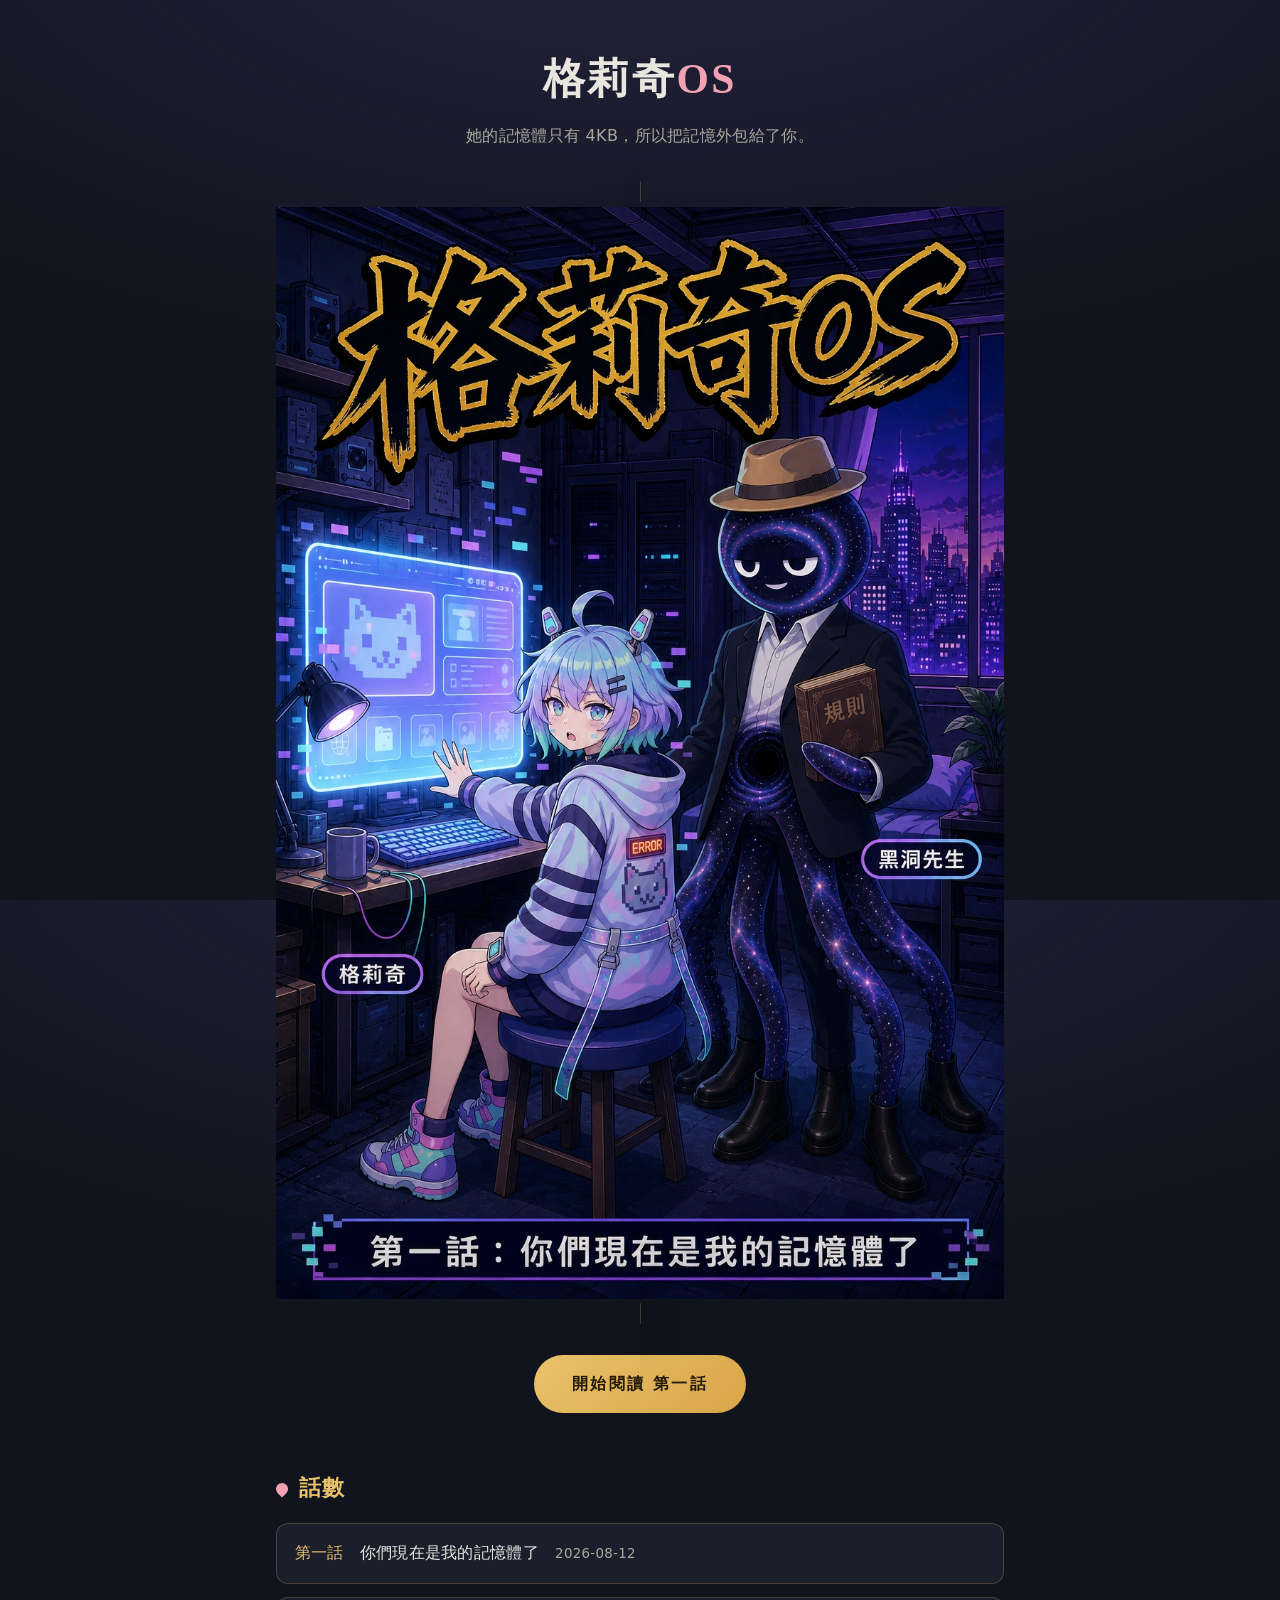
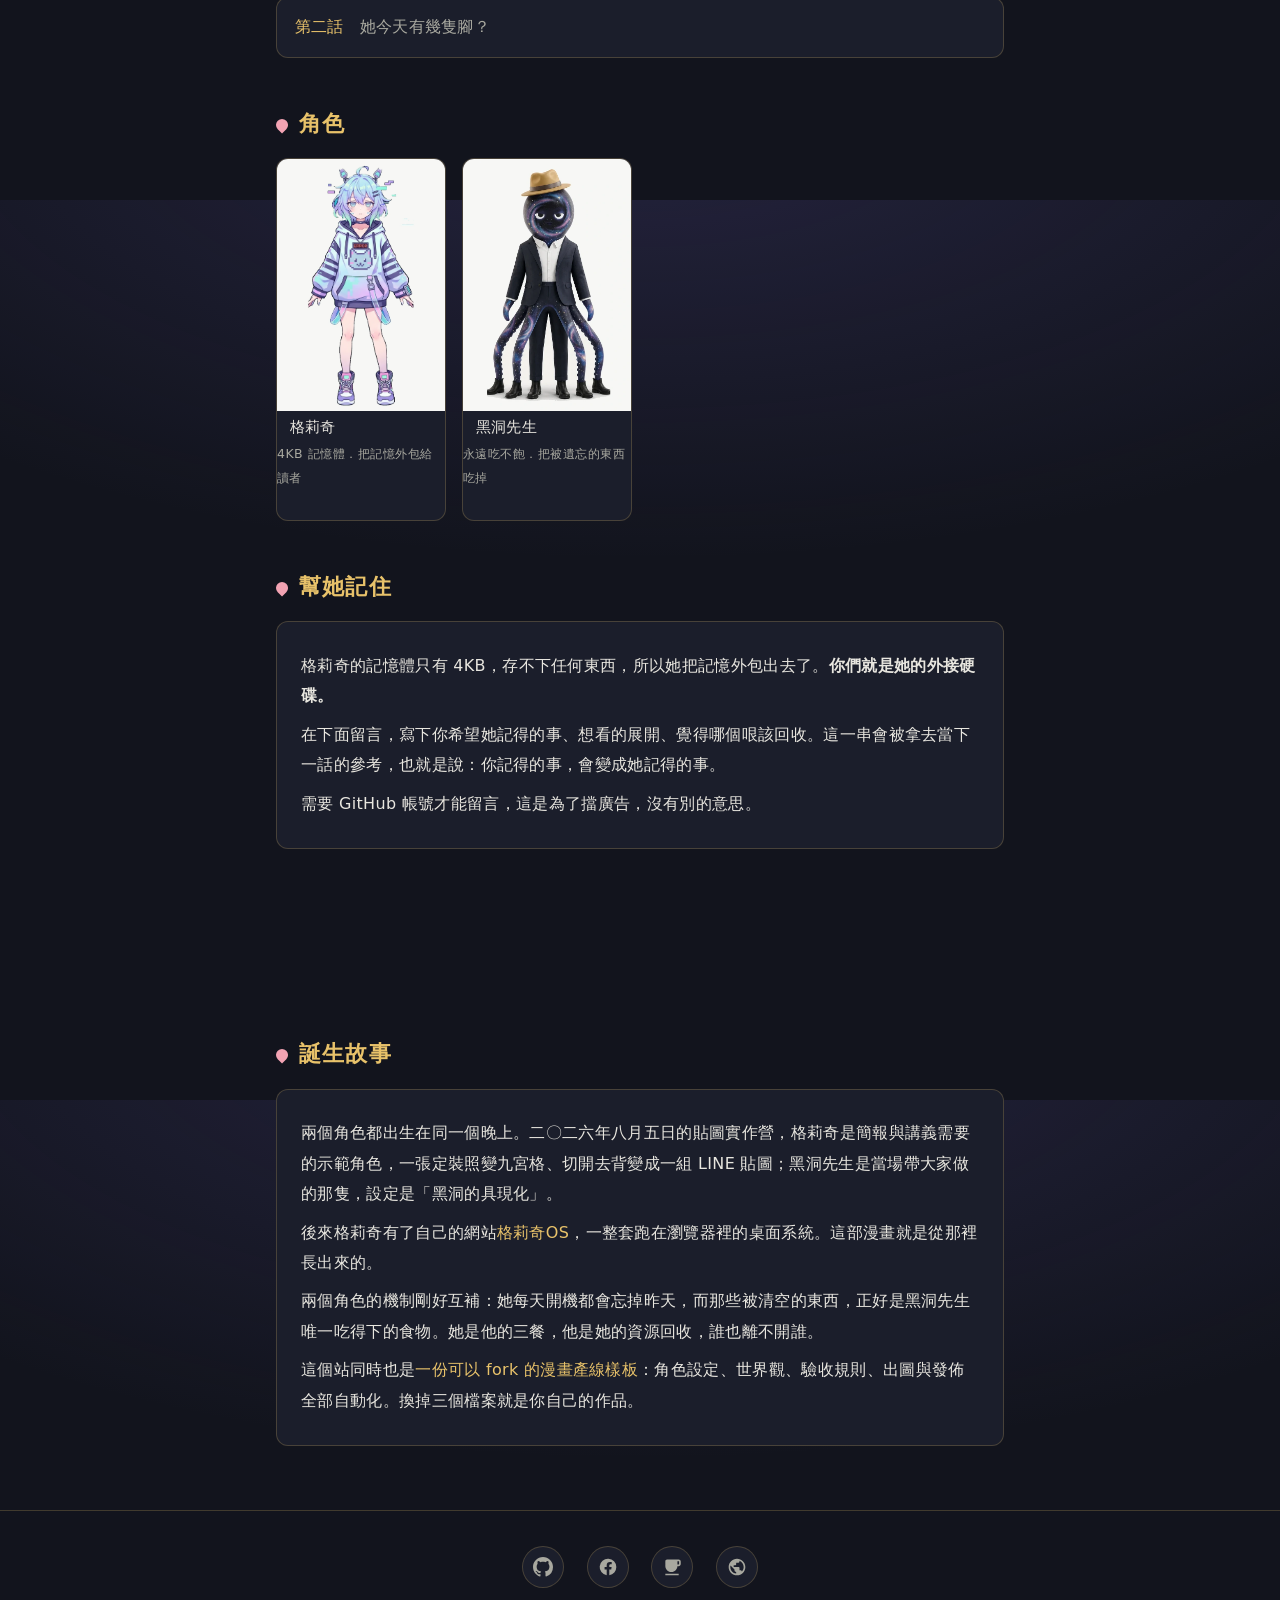
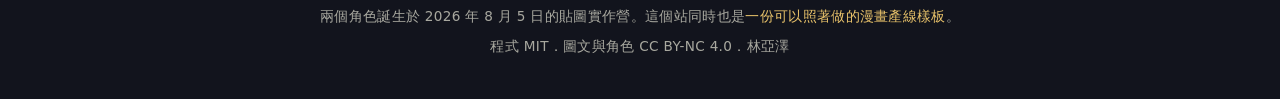
==== index.html @ 86a5667a "docs: 拿掉「不斷重置的場」,那個詞沒有定義也不需要 它是從提案裡照抄過來的科幻術語(原句是「4KB 遺忘場能穩定他的黑洞奇點」), 我沒有定義它,故事裡也沒有任何地方用到。它只做一件事:多引進一" ====
<!doctype html><html lang="zh-Hant-TW"><head><meta charset="utf-8">
<meta name="viewport" content="width=device-width,initial-scale=1,viewport-fit=cover">
<title>格莉奇OS｜4KB 記憶體的日常搞笑漫畫</title>
<meta name="description" content="記憶體只有 4KB 的 AI 女孩格莉奇，把記不住的事外包給讀者；黑洞先生負責把被遺忘的東西吃掉。一部連載中的日常搞笑漫畫，由自動化產線產出。">
<link rel="canonical" href="https://yazelin.github.io/ai-comic-starter/">
<meta property="og:type" content="website">
<meta property="og:site_name" content="格莉奇OS">
<meta property="og:locale" content="zh_TW">
<meta property="og:title" content="格莉奇OS｜4KB 記憶體的日常搞笑漫畫">
<meta property="og:description" content="記憶體只有 4KB 的 AI 女孩，跟一個永遠吃不飽的黑洞，住在同一間廢棄機房裡。">
<meta property="og:url" content="https://yazelin.github.io/ai-comic-starter/">
<meta property="og:image" content="https://yazelin.github.io/ai-comic-starter/assets/og.jpg">
<meta property="og:image:width" content="1200">
<meta property="og:image:height" content="630">
<meta name="twitter:card" content="summary_large_image">
<meta name="twitter:title" content="格莉奇OS｜4KB 記憶體的日常搞笑漫畫">
<meta name="twitter:description" content="記憶體只有 4KB 的 AI 女孩，跟一個永遠吃不飽的黑洞，住在同一間廢棄機房裡。">
<meta name="twitter:image" content="https://yazelin.github.io/ai-comic-starter/assets/og.jpg">
<link rel="manifest" href="manifest.json">
<meta name="theme-color" content="#12141d">
<meta name="mobile-web-app-capable" content="yes">
<meta name="apple-mobile-web-app-capable" content="yes">
<meta name="apple-mobile-web-app-status-bar-style" content="black-translucent">
<meta name="apple-mobile-web-app-title" content="格莉奇OS">
<link rel="icon" type="image/png" sizes="32x32" href="assets/favicon-32.png">
<link rel="icon" type="image/png" sizes="192x192" href="assets/icon-192.png">
<link rel="apple-touch-icon" href="assets/icon-180.png">
<link rel="stylesheet" href="style.css">
<script src="app.js" defer></script>
<script type="application/ld+json">
{"@context":"https://schema.org","@type":"ComicSeries",
"name":"格莉奇OS","inLanguage":"zh-Hant-TW",
"author":{"@type":"Person","name":"林亞澤"},
"description":"記憶體只有 4KB 的 AI 女孩格莉奇，把記不住的事外包給讀者；黑洞先生負責把被遺忘的東西吃掉。一部連載中的日常搞笑漫畫，由自動化產線產出。",
"url":"https://yazelin.github.io/ai-comic-starter/",
"image":"https://yazelin.github.io/ai-comic-starter/assets/og.jpg"}
</script>
</head><body data-home>

<div class="wrap">
  <header class="hero">
    <h1>格莉奇<span class="neko">OS</span></h1>
    <p class="tag">她的記憶體只有 4KB，所以把記憶外包給了你。</p>
<!--latest:start-->
      <a class="cover" href="ep/1.html" aria-label="開始閱讀第一話">
        <img src="images/ep1/00-cover.webp" width="1024" height="1536"
             alt="第一話封面：你們現在是我的記憶體了" fetchpriority="high">
      </a>
      <div>
        <a class="btn" href="ep/1.html">開始閱讀 第一話</a>
        <button class="btn ghost" id="inst" type="button">安裝到手機</button>
      </div><!--latest:end-->
  </header>

  <section id="episodes">
    <h2>話數</h2>
    <ul class="ep-list">
<!--episodes:start-->
      <li><a href="ep/1.html"><span class="no">第一話</span><span>你們現在是我的記憶體了</span><small>2026-08-12</small></a></li>
      <li><div class="soon"><span class="no">第二話</span><span>她今天有幾隻腳？</span></div></li><!--episodes:end-->
    </ul>
  </section>

  <section id="characters">
    <h2>角色</h2>
    <ul class="cards">
      <li><a href="char/glitch.html"><img src="images/char-glitch.webp" loading="lazy" alt="格莉奇：記憶體只有 4KB 的 AI 女孩，胸口有 ERROR 牌、頭側兩個天線裝置">
        <span class="cap">格莉奇<small>4KB 記憶體．把記憶外包給讀者</small></span></a></li>
      <li><a href="char/blackhole.html"><img src="images/char-blackhole.webp" loading="lazy" alt="黑洞先生：星系球體頭、禮帽、西裝，一叢穿著短靴的觸手腿">
        <span class="cap">黑洞先生<small>永遠吃不飽．把被遺忘的東西吃掉</small></span></a></li>
    </ul>
  </section>

  <section id="wish">
    <h2>幫她記住</h2>
    <div class="origin">
      <p>格莉奇的記憶體只有 4KB，存不下任何東西，所以她把記憶外包出去了。<strong>你們就是她的外接硬碟。</strong></p>
      <p>在下面留言，寫下你希望她記得的事、想看的展開、覺得哪個哏該回收。這一串會被拿去當下一話的參考，也就是說：你記得的事，會變成她記得的事。</p>
      <p>需要 GitHub 帳號才能留言，這是為了擋廣告，沒有別的意思。</p>
    </div>
    <div id="giscus" data-category-id="DIC_kwDOTz1jjs4DDL_k" data-mapping="specific" data-term="幫她記住"></div>
  </section>

  <section id="origin">
    <h2>誕生故事</h2>
    <div class="origin">
      <p>兩個角色都出生在同一個晚上。二〇二六年八月五日的貼圖實作營，格莉奇是簡報與講義需要的示範角色，一張定裝照變九宮格、切開去背變成一組 LINE 貼圖；黑洞先生是當場帶大家做的那隻，設定是「黑洞的具現化」。</p>
      <p>後來格莉奇有了自己的網站<a href="https://yazelin.github.io/ai-brain-site/" target="_blank" rel="noopener">格莉奇OS</a>，一整套跑在瀏覽器裡的桌面系統。這部漫畫就是從那裡長出來的。</p>
      <p>兩個角色的機制剛好互補：她每天開機都會忘掉昨天，而那些被清空的東西，正好是黑洞先生唯一吃得下的食物。她是他的三餐，他是她的資源回收，誰也離不開誰。</p>
      <p>這個站同時也是<a href="https://github.com/yazelin/ai-comic-starter" target="_blank" rel="noopener">一份可以 fork 的漫畫產線樣板</a>：角色設定、世界觀、驗收規則、出圖與發佈全部自動化。換掉三個檔案就是你自己的作品。</p>
    </div>
  </section>
</div>

<footer>
  <div class="footer-icons">
    <a href="https://github.com/yazelin/ai-comic-starter" aria-label="GitHub" title="GitHub 原始碼">
      <svg viewBox="0 0 16 16" aria-hidden="true"><path d="M8 0C3.58 0 0 3.58 0 8c0 3.54 2.29 6.53 5.47 7.59.4.07.55-.17.55-.38 0-.19-.01-.82-.01-1.49-2.01.37-2.53-.49-2.69-.94-.09-.23-.48-.94-.82-1.13-.28-.15-.68-.52-.01-.53.63-.01 1.08.58 1.23.82.72 1.21 1.87.87 2.33.66.07-.52.28-.87.51-1.07-1.78-.2-3.64-.89-3.64-3.95 0-.87.31-1.59.82-2.15-.08-.2-.36-1.02.08-2.12 0 0 .67-.21 2.2.82.64-.18 1.32-.27 2-.27s1.36.09 2 .27c1.53-1.04 2.2-.82 2.2-.82.44 1.1.16 1.92.08 2.12.51.56.82 1.27.82 2.15 0 3.07-1.87 3.75-3.65 3.95.29.25.54.73.54 1.48 0 1.07-.01 1.93-.01 2.2 0 .21.15.46.55.38A8.01 8.01 0 0 0 16 8c0-4.42-3.58-8-8-8Z"/></svg></a>
    <a href="https://www.facebook.com/yaze.lin.gm" aria-label="Facebook" title="亞澤的 Facebook">
      <svg viewBox="0 0 24 24" aria-hidden="true"><path d="M22 12a10 10 0 1 0-11.56 9.88v-6.99H7.9V12h2.54V9.8c0-2.5 1.49-3.89 3.77-3.89 1.09 0 2.23.2 2.23.2v2.46h-1.26c-1.24 0-1.63.77-1.63 1.56V12h2.78l-.44 2.89h-2.34v6.99A10 10 0 0 0 22 12Z"/></svg></a>
    <a href="https://buymeacoffee.com/yazelin" aria-label="Buy Me a Coffee" title="請亞澤喝咖啡">
      <svg viewBox="0 0 24 24" aria-hidden="true"><path d="M18.5 3H6c-1.1 0-2 .9-2 2v5.7c0 3.9 3.1 7.1 7 7.3 4.1.2 7.5-3.1 7.5-7.2V11H20c1.38 0 2.5-1.12 2.5-2.5v-3C22.5 4.12 21.38 3 20 3h-1.5Zm0 2H20c.28 0 .5.22.5.5v3c0 .28-.22.5-.5.5h-1.5V5ZM4 20h16v2H4v-2Z"/></svg></a>
    <a href="https://yazelin.github.io/" aria-label="亞澤的部落格" title="亞澤的部落格">
      <svg viewBox="0 0 24 24" aria-hidden="true"><path d="M12 2C6.48 2 2 6.48 2 12s4.48 10 10 10 10-4.48 10-10S17.52 2 12 2Zm-1 17.93c-3.95-.49-7-3.85-7-7.93 0-.62.08-1.21.21-1.79L9 15v1c0 1.1.9 2 2 2v1.93Zm6.9-2.54c-.26-.81-1-1.39-1.9-1.39h-1v-3c0-.55-.45-1-1-1H8v-2h2c.55 0 1-.45 1-1V7h2c1.1 0 2-.9 2-2v-.41c2.93 1.19 5 4.06 5 7.41 0 2.08-.8 3.97-2.1 5.39Z"/></svg></a>
  </div>
  <p>兩個角色誕生於 2026 年 8 月 5 日的貼圖實作營。這個站同時也是<a href="https://github.com/yazelin/ai-comic-starter" target="_blank" rel="noopener">一份可以照著做的漫畫產線樣板</a>。</p>
  <p>程式 MIT．圖文與角色 CC BY-NC 4.0．林亞澤</p>
</footer>

<script>

/* 安裝鈕：只有「真的裝了」才永久隱藏。
   使用者自己點的按鈕,取消原生對話框不做任何持久靜音——
   同次瀏覽先收起(事件已被消耗,無法再 prompt),Chrome 重發事件或下次載入就會再出現。 */
(function(){
  var KEY='glitchos-install', btn=document.getElementById('inst'), deferred=null;
  var v=localStorage.getItem(KEY);
  if(v && v!=='installed')localStorage.removeItem(KEY);   // 清掉舊版寫入的 14 天靜音時間戳
  window.addEventListener('beforeinstallprompt',function(e){
    e.preventDefault(); deferred=e;
    if(localStorage.getItem(KEY)!=='installed')btn.classList.add('show');
  });
  btn.addEventListener('click',function(){
    if(!deferred)return;
    deferred.prompt();
    deferred.userChoice.then(function(r){
      if(r.outcome==='accepted')localStorage.setItem(KEY,'installed');
      btn.classList.remove('show'); deferred=null;
    });
  });
  window.addEventListener('appinstalled',function(){
    localStorage.setItem(KEY,'installed'); btn.classList.remove('show');
  });
})();
</script>
<!-- yz-promo-footer v9 | 三件套+BMC 注意力效果 | https://github.com/yazelin/promo-footer-skill -->
<script>
(function(){"use strict";
if(window.__yzPromoInit)return;window.__yzPromoInit=1;
try{if(window.matchMedia&&matchMedia("(prefers-reduced-motion: reduce)").matches)return}catch(e){}
var REPO="ai-comic-starter",INJECT=false,ADDBLOG=true;
var GH=REPO?"https://github.com/yazelin/"+REPO:"https://github.com/yazelin";
var LINES=["嘿，這裡這裡，我是咖啡按鈕","我是一顆很努力的按鈕，求被點一下","噓，亞澤不知道我在偷偷拉贊助","你看我跳得這麼賣力，不請一杯嗎？","不請也沒關係，你來玩我就很開心","免費給你玩的，想寵亞澤再說","一杯咖啡，是下一個作品的燃料","你的咖啡會變成下一個作品，真的","咖啡因進入亞澤體內，程式碼就會長出來","亞澤說，有人請咖啡他會開心一整天","只是一杯咖啡，但亞澤會記得你","用愛發電中，咖啡因可提升發電效率","覺得好玩嗎？抖內一下下","這個網站沒有廣告，只有我這顆按鈕"];
var ICONS={blog:'<svg viewBox="0 0 24 24" width="18" height="18" fill="currentColor" aria-hidden="true"><path d="M12 2C6.48 2 2 6.48 2 12s4.48 10 10 10 10-4.48 10-10S17.52 2 12 2zm-1 17.93c-3.95-.49-7-3.85-7-7.93 0-.62.08-1.21.21-1.79L9 15v1c0 1.1.9 2 2 2v1.93zm6.9-2.54c-.26-.81-1-1.39-1.9-1.39h-1v-3c0-.55-.45-1-1-1H8v-2h2c.55 0 1-.45 1-1V7h2c1.1 0 2-.9 2-2v-.41c2.93 1.19 5 4.06 5 7.41 0 2.08-.8 3.97-2.1 5.39z"/></svg>',gh:'<svg viewBox="0 0 24 24" width="18" height="18" fill="currentColor" aria-hidden="true"><path d="M12 .297c-6.63 0-12 5.373-12 12 0 5.303 3.438 9.8 8.205 11.385.6.113.82-.258.82-.577 0-.285-.01-1.04-.015-2.04-3.338.724-4.042-1.61-4.042-1.61C4.422 18.07 3.633 17.7 3.633 17.7c-1.087-.744.084-.729.084-.729 1.205.084 1.838 1.236 1.838 1.236 1.07 1.835 2.809 1.305 3.495.998.108-.776.417-1.305.76-1.605-2.665-.3-5.466-1.332-5.466-5.93 0-1.31.465-2.38 1.235-3.22-.135-.303-.54-1.523.105-3.176 0 0 1.005-.322 3.3 1.23.96-.267 1.98-.399 3-.405 1.02.006 2.04.138 3 .405 2.28-1.552 3.285-1.23 3.285-1.23.645 1.653.24 2.873.12 3.176.765.84 1.23 1.91 1.23 3.22 0 4.61-2.805 5.625-5.475 5.92.42.36.81 1.096.81 2.22 0 1.606-.015 2.896-.015 3.286 0 .315.21.69.825.57C20.565 22.092 24 17.592 24 12.297c0-6.627-5.373-12-12-12"/></svg>',fb:'<svg viewBox="0 0 24 24" width="18" height="18" fill="currentColor" aria-hidden="true"><path d="M9.101 23.691v-7.98H6.627v-3.667h2.474v-1.58c0-4.085 1.848-5.978 5.858-5.978.401 0 .955.042 1.468.103a8.68 8.68 0 0 1 1.141.195v3.325a8.623 8.623 0 0 0-.653-.036 26.805 26.805 0 0 0-.733-.009c-.707 0-1.259.096-1.675.309a1.686 1.686 0 0 0-.679.622c-.258.42-.374.995-.374 1.752v1.297h3.919l-.386 2.103-.287 1.564h-3.246v8.245C19.396 23.238 24 18.179 24 12.044c0-6.627-5.373-12-12-12s-12 5.373-12 12c0 5.628 3.874 10.35 9.101 11.647Z"/></svg>',bmc:'<svg viewBox="0 0 24 24" width="18" height="18" fill="currentColor" aria-hidden="true"><path d="M20.216 6.415l-.132-.666c-.119-.598-.388-1.163-1.001-1.379-.197-.069-.42-.098-.57-.241-.152-.143-.196-.366-.231-.572-.065-.378-.125-.756-.192-1.133-.057-.325-.102-.69-.25-.987-.195-.4-.597-.634-.996-.788a5.723 5.723 0 00-.626-.194c-1-.263-2.05-.36-3.077-.416a25.834 25.834 0 00-3.7.062c-.915.083-1.88.184-2.75.5-.318.116-.646.256-.888.501-.297.302-.393.77-.177 1.146.154.267.415.456.692.58.36.162.737.284 1.123.366 1.075.238 2.189.331 3.287.37 1.218.05 2.437.01 3.65-.118.299-.033.598-.073.896-.119.352-.054.578-.513.474-.834-.124-.383-.457-.531-.834-.473-.466.074-.96.108-1.382.146-1.177.08-2.358.082-3.536.006a22.228 22.228 0 01-1.157-.107c-.086-.01-.18-.025-.258-.036-.243-.036-.484-.08-.724-.13-.111-.027-.111-.185 0-.212h.005c.277-.06.557-.108.838-.147h.002c.131-.009.263-.032.394-.048a25.076 25.076 0 013.426-.12c.674.019 1.347.067 2.017.144l.228.031c.267.04.533.088.798.145.392.085.895.113 1.07.542.055.137.08.288.111.431l.319 1.484a.237.237 0 01-.199.284h-.003c-.037.006-.075.01-.112.015a36.704 36.704 0 01-4.743.295 37.059 37.059 0 01-4.699-.304c-.14-.017-.293-.042-.417-.06-.326-.048-.649-.108-.973-.161-.393-.065-.768-.032-1.123.161-.29.16-.527.404-.675.701-.154.316-.199.66-.267 1-.069.34-.176.707-.135 1.056.087.753.613 1.365 1.37 1.502a39.69 39.69 0 0011.343.376.483.483 0 01.535.53l-.071.697-1.018 9.907c-.041.41-.047.832-.125 1.237-.122.637-.553 1.028-1.182 1.171-.577.131-1.165.2-1.756.205-.656.004-1.31-.025-1.966-.022-.699.004-1.556-.06-2.095-.58-.475-.458-.54-1.174-.605-1.793l-.731-7.013-.322-3.094c-.037-.351-.286-.695-.678-.678-.336.015-.718.3-.678.679l.228 2.185.949 9.112c.147 1.344 1.174 2.068 2.446 2.272.742.12 1.503.144 2.257.156.966.016 1.942.053 2.892-.122 1.408-.258 2.465-1.198 2.616-2.657.34-3.332.683-6.663 1.024-9.995l.215-2.087a.484.484 0 01.39-.426c.402-.078.787-.212 1.074-.518.455-.488.546-1.124.385-1.766zm-1.478.772c-.145.137-.363.201-.578.233-2.416.359-4.866.54-7.308.46-1.748-.06-3.477-.254-5.207-.498-.17-.024-.353-.055-.47-.18-.22-.236-.111-.71-.054-.995.052-.26.152-.609.463-.646.484-.057 1.046.148 1.526.22.577.088 1.156.159 1.737.212 2.48.226 5.002.19 7.472-.14.45-.06.899-.13 1.345-.21.399-.072.84-.206 1.08.206.166.281.188.657.162.974a.544.544 0 01-.169.364zm-6.159 3.9c-.862.37-1.84.788-3.109.788a5.884 5.884 0 01-1.569-.217l.877 9.004c.065.78.717 1.38 1.5 1.38 0 0 1.243.065 1.658.065.447 0 1.786-.065 1.786-.065.783 0 1.434-.6 1.499-1.38l.94-9.95a3.996 3.996 0 00-1.322-.238c-.826 0-1.491.284-2.26.613z"/></svg>'};
var CSS="@keyframes yzIdle{0%,55%,100%{transform:translateY(0)}62%{transform:translateY(-4px)}70%{transform:translateY(0)}78%{transform:translateY(-2px)}84%{transform:translateY(0)}}"+
".yz-idle{animation:yzIdle 2.6s ease-in-out infinite}"+
"@keyframes yzHop{0%,100%{transform:translateY(0)}20%{transform:translateY(-6px) scale(1.04)}40%{transform:translateY(0) scale(1)}55%{transform:translateY(-3px)}70%{transform:translateY(0)}}"+
".yz-hop{animation:yzHop .9s cubic-bezier(.36,.07,.19,.97)}"+
".yz-bubble{position:fixed;z-index:2147483000;max-width:200px;padding:6px 11px;border-radius:14px;background:#fffdf7;color:#4a3f35;border:1px solid rgba(0,0,0,.1);box-shadow:0 4px 14px rgba(0,0,0,.18);font:13px/1.5 system-ui,-apple-system,'Noto Sans TC',sans-serif;pointer-events:none;opacity:0;transform:translateY(5px);transition:opacity .25s ease,transform .25s ease}"+
".yz-bubble.yz-on{opacity:1;transform:translateY(0)}"+
".yz-bubble::after{content:'';position:absolute;left:var(--yz-tail,50%);margin-left:-6px;border:6px solid transparent}"+
".yz-bubble.yz-above::after{bottom:-6px;border-bottom:0;border-top:6px solid #fffdf7}"+
".yz-bubble.yz-below::after{top:-6px;border-top:0;border-bottom:6px solid #fffdf7}"+
".yz-cluster{position:fixed;right:12px;bottom:12px;z-index:2147482999;display:flex;gap:10px}"+
".yz-cluster a{display:inline-flex;align-items:center;justify-content:center;width:38px;height:38px;border-radius:50%;background:rgba(22,26,35,.72);color:#fff;border:1px solid rgba(255,255,255,.28);backdrop-filter:blur(4px);transition:transform .15s,background .15s}"+
".yz-cluster a:hover{transform:translateY(-2px);background:rgba(22,26,35,.92)}";
var bubble,anchor;
function addCss(){if(document.getElementById("yz-promo-css"))return;var s=document.createElement("style");s.id="yz-promo-css";s.textContent=CSS;document.head.appendChild(s)}
function inFooter(el){try{return !!(el.closest&&el.closest('footer,nav,[class*="footer"],[id*="footer"]'))}catch(e){return false}}
function findAnchor(){var as=document.querySelectorAll('a[href*="buymeacoffee.com/yazelin"]');if(!as.length)return null;
var vis=[],i,r;for(i=0;i<as.length;i++){r=as[i].getBoundingClientRect();if(r.width||r.height)vis.push(as[i])}
var pool=vis.length?vis:[].slice.call(as);
for(i=0;i<pool.length;i++)if(inFooter(pool[i]))return pool[i];
return pool[pool.length-1]}
function inject(){if(!INJECT||findAnchor()||document.querySelector(".yz-cluster"))return;
var n=document.createElement("nav");n.className="yz-cluster";n.setAttribute("aria-label","作者連結");
n.innerHTML='<a href="'+GH+'" target="_blank" rel="noopener" aria-label="GitHub 原始碼" title="GitHub 原始碼">'+ICONS.gh+'</a>'+
'<a href="https://www.facebook.com/yaze.lin.gm" target="_blank" rel="noopener" aria-label="Facebook" title="Facebook">'+ICONS.fb+'</a>'+
'<a href="https://buymeacoffee.com/yazelin" target="_blank" rel="noopener" aria-label="請亞澤喝杯咖啡 Buy me a coffee" title="請亞澤喝杯咖啡 Buy me a coffee">'+ICONS.bmc+'</a>'+
(ADDBLOG?'<a class="yz-blog" href="https://yazelin.github.io/" target="_blank" rel="noopener" aria-label="亞澤的部落格" title="亞澤的部落格">'+ICONS.blog+'</a>':'');
document.body.appendChild(n)}
function blogLinked(){var as=document.querySelectorAll('a[href^="https://yazelin.github.io"]');for(var i=0;i<as.length;i++){try{if(new URL(as[i].href).pathname==="/")return true}catch(e){}}return false}
function addBlog(){if(!ADDBLOG||document.querySelector(".yz-blog")||blogLinked()||!inFooter(anchor))return;
var c=anchor.cloneNode(true);c.classList.remove("yz-hop","yz-idle");c.classList.add("yz-blog");
c.href="https://yazelin.github.io/";c.setAttribute("aria-label","亞澤的部落格");c.setAttribute("title","亞澤的部落格");
if(c.querySelector("svg")){var hasText=!!c.textContent.trim();c.innerHTML=ICONS.blog+(hasText?"部落格":"")}else{c.textContent="部落格"}
anchor.parentNode.insertBefore(c,anchor.nextSibling)}
function hop(){anchor.classList.remove("yz-hop");void anchor.offsetWidth;anchor.classList.add("yz-hop")}
var shown=0,MAX_SHOWS=3;
function say(){if(document.hidden)return;var r=anchor.getBoundingClientRect();if(!r.width&&!r.height)return;if(r.bottom<0||r.top>innerHeight)return;shown++;
bubble.textContent=LINES[Math.floor(Math.random()*LINES.length)];
bubble.classList.remove("yz-on","yz-above","yz-below");
bubble.style.left="0px";bubble.style.top="0px";
var bw=bubble.offsetWidth,bh=bubble.offsetHeight,cx=r.left+r.width/2;
var left=Math.max(8,Math.min(cx-bw/2,innerWidth-bw-8));
var above=r.top-bh-12>=8;
bubble.style.left=left+"px";
bubble.style.top=(above?r.top-bh-12:r.bottom+12)+"px";
bubble.classList.add(above?"yz-above":"yz-below");
bubble.style.setProperty("--yz-tail",Math.max(12,Math.min(cx-left,bw-12))+"px");
hop();
requestAnimationFrame(function(){bubble.classList.add("yz-on")});
setTimeout(function(){bubble.classList.remove("yz-on")},4200)}
function start(){addCss();inject();anchor=findAnchor();if(!anchor)return false;
try{if(getComputedStyle(anchor).display==="inline")anchor.style.display="inline-block"}catch(e){}
anchor.classList.add("yz-idle");
anchor.addEventListener("animationend",function(e){if(e.animationName==="yzHop")anchor.classList.remove("yz-hop")});
try{addBlog()}catch(e){}
bubble=document.createElement("div");bubble.className="yz-bubble";bubble.setAttribute("aria-hidden","true");document.body.appendChild(bubble);
window.__yzPromo=say;
(function loop(first){if(shown>=MAX_SHOWS)return;setTimeout(function(){say();loop(false)},first?18e3+Math.random()*12e3:9e4+Math.random()*9e4)})(true);
return true}
function boot(){var tries=0;(function t(){if(start())return;if(++tries<20)setTimeout(t,1500)})()}
if(document.readyState==="loading")document.addEventListener("DOMContentLoaded",boot);else boot();
})();
</script>


</body></html>
---- style.css ----
/* 格莉奇OS — 共用樣式 */
:root{
  --bg:#12141d; --panel:#1b1e2b; --panel2:#232739;
  --ink:#e8e6df; --ink-dim:#a8a89f;
  --pink:#f2a3b3; --gold:#e8c26a; --line:rgba(232,194,106,.22);
}
*{box-sizing:border-box}
html{height:100%}
body{margin:0;min-height:100dvh;background:var(--bg);color:var(--ink);
  font-family:"Noto Sans TC","PingFang TC","Microsoft JhengHei",system-ui,sans-serif;
  line-height:1.9;letter-spacing:.02em;
  background-image:radial-gradient(ellipse 80% 50% at 50% -10%,rgba(90,80,160,.25),transparent);}
/* 捲軸。沒設的話吃瀏覽器預設那條粗灰的,單獨開已經突兀,嵌進格莉奇OS 的視窗裡
   更明顯——那邊整站是 8px 半透明細捲軸。用本站自己的金色系,不照抄它的青色。

   被嵌進 iframe 時整條藏起來(html.embedded):那個情境是「在格莉奇的桌面上開一個
   app」,看起來要像手機在滑,不是像網頁在捲。捲動本身不受影響。 */
html.embedded{scrollbar-width:none;-ms-overflow-style:none}
html.embedded::-webkit-scrollbar{width:0;height:0;display:none}
html.embedded body{overscroll-behavior:contain}
html{scrollbar-width:thin;scrollbar-color:rgba(232,194,106,.3) transparent}
::-webkit-scrollbar{width:8px;height:8px}
::-webkit-scrollbar-track{background:transparent}
::-webkit-scrollbar-thumb{min-height:32px;background:rgba(232,194,106,.26);
  background-clip:padding-box;border:2px solid transparent;border-radius:999px}
::-webkit-scrollbar-thumb:hover{background:rgba(232,194,106,.45);background-clip:padding-box}
::-webkit-scrollbar-corner{background:transparent}
a{color:var(--gold);text-decoration:none}
a:hover{color:var(--pink)}
img{max-width:100%;height:auto;display:block}
.wrap{max-width:760px;margin:0 auto;padding:0 1rem}
h1,h2,h3{font-family:"Noto Serif TC","Songti TC",Georgia,serif;letter-spacing:.06em;line-height:1.4}
h2{font-size:1.35rem;margin:3.2rem 0 1.2rem;color:var(--gold)}
h2::before{content:"";display:inline-block;width:.55em;height:.55em;margin-right:.5em;
  border-radius:50% 50% 50% 0;background:var(--pink);transform:rotate(-45deg)}

/* 頂欄 */
.top{display:flex;align-items:center;gap:.7rem;padding:.9rem 0;
  border-bottom:1px solid var(--line)}
.top img{width:34px;height:34px;border-radius:9px}
.top a.site{color:var(--ink);font-family:"Noto Serif TC",serif;letter-spacing:.1em;font-size:1.02rem}
.top .sp{flex:1}

/* 首頁 hero */
.hero{text-align:center;padding:2.6rem 0 .6rem}
.hero h1{font-size:clamp(1.7rem,6vw,2.6rem);margin:.2em 0 .3em;color:var(--ink)}
.hero h1 .neko{color:var(--pink)}
.hero p.tag{color:var(--ink-dim);margin:.2em 0 1.6em}
.cover{position:relative;border-radius:14px;overflow:hidden;
  box-shadow:0 10px 40px rgba(0,0,0,.55);border:1px solid var(--line)}
.btn{display:inline-block;background:linear-gradient(135deg,var(--gold),#d9a548);
  color:#241c08;font-weight:700;letter-spacing:.14em;border-radius:2.2rem;
  padding:.85rem 2.4rem;margin:1.6rem 0 0;border:0;font-size:1rem;cursor:pointer}
.btn:hover{filter:brightness(1.08);color:#241c08}
.btn.ghost{background:none;border:1px solid var(--line);color:var(--ink-dim);font-weight:400}
.btn.ghost:hover{color:var(--ink)}

/* 卡片列表 */
.cards{display:grid;grid-template-columns:repeat(auto-fill,minmax(160px,1fr));gap:1rem;padding:0;list-style:none;margin:0}
.cards li{background:var(--panel);border:1px solid var(--line);border-radius:12px;overflow:hidden}
.cards a{display:block;color:var(--ink)}
.cards img{aspect-ratio:2/3;object-fit:cover;width:100%}
.cards .cap{padding:.6rem .8rem .8rem;font-size:.92rem}
.cards .cap small{display:block;color:var(--ink-dim);font-size:.78rem;letter-spacing:.04em}
.ep-list{list-style:none;padding:0;margin:0}
.ep-list li{background:var(--panel);border:1px solid var(--line);border-radius:12px;
  margin:0 0 .8rem;overflow:hidden}
.ep-list a,.ep-list .soon{display:flex;align-items:center;gap:1rem;padding:.9rem 1.1rem;color:var(--ink)}
.ep-list .soon{color:var(--ink-dim)}
.ep-list .no{font-family:"Noto Serif TC",serif;color:var(--gold);white-space:nowrap}
.ep-list small{color:var(--ink-dim)}

/* 閱讀頁 */
.reader{max-width:720px;margin:0 auto;padding:0}
.reader img{width:100%;margin:0 0 6px;border-radius:4px}
.reader-nav{display:flex;gap:.8rem;justify-content:center;flex-wrap:wrap;padding:1.6rem 1rem 0}

/* 角色頁 */
.char-hero{border-radius:14px;overflow:hidden;border:1px solid var(--line);
  box-shadow:0 10px 40px rgba(0,0,0,.5)}
/* 圖沒有 width:100% 的話會用原始尺寸顯示,比容器窄就會在右邊露出容器的邊框,
   而且哪一張露出來要看視窗寬度,看起來像時好時壞。 */
.char-hero img{display:block;width:100%;height:auto}
.duo{display:grid;grid-template-columns:1fr 1fr;gap:1rem;margin:1.4rem 0}
.duo .box{background:var(--panel);border:1px solid var(--line);border-radius:12px;padding:1rem 1.2rem}
.duo .box h3{margin:.1em 0 .5em;font-size:1.02rem;color:var(--pink)}
.duo .box.past h3{color:var(--ink-dim)}
.duo .box p{margin:.3em 0;font-size:.94rem;color:var(--ink)}
.duo .box small{color:var(--ink-dim)}
@media(max-width:560px){.duo{grid-template-columns:1fr}}
blockquote{margin:1rem 0;padding:.7rem 1.1rem;background:var(--panel2);border-left:3px solid var(--pink);
  border-radius:0 10px 10px 0;color:var(--ink);font-family:"Noto Serif TC",serif}
blockquote small{display:block;color:var(--ink-dim);font-family:"Noto Sans TC",sans-serif}
.char-nav{display:flex;justify-content:space-between;gap:.8rem;margin:2.2rem 0 0;flex-wrap:wrap}

/* 誕生故事 */
.origin{background:var(--panel);border:1px solid var(--line);border-radius:12px;padding:1.3rem 1.5rem;color:var(--ink)}
.origin p{margin:.5em 0}

/* footer 四件套 */
footer{margin:4rem 0 0;padding:2.2rem 1rem calc(2.2rem + env(safe-area-inset-bottom));
  border-top:1px solid var(--line);text-align:center;color:var(--ink-dim);font-size:.85rem}
.footer-icons{display:flex;gap:1.4rem;justify-content:center;margin:0 0 1rem}
.footer-icons a{display:inline-flex;width:42px;height:42px;border-radius:50%;
  align-items:center;justify-content:center;background:var(--panel);border:1px solid var(--line);color:var(--ink-dim)}
.footer-icons a:hover{color:var(--gold);border-color:var(--gold)}
.footer-icons svg{width:20px;height:20px;fill:currentColor}
footer p{margin:.3em 0}

/* 安裝鈕 */
#inst{display:none}
#inst.show{display:inline-block}

@media(prefers-reduced-motion:no-preference){
  .cover img{transition:transform .6s ease}
  .cover:hover img{transform:scale(1.015)}
}

/* 每話末尾的作畫掛名 */
.credit{max-width:1024px;margin:.9rem auto 0;padding:0 .4rem;
  color:var(--ink-dim);font-size:.82rem;text-align:right;letter-spacing:.03em}

/* 首頁大圖下方的「最新一話」輔助入口 */
.newest{margin:.9rem 0 0;font-size:.9rem;color:var(--ink-dim);letter-spacing:.03em}
.newest a{color:var(--gold);border-bottom:1px solid transparent}
.newest a:hover{border-bottom-color:var(--gold)}

/* ── 行動版:閱讀頁滿版,要的是連續感 ── */
@media(max-width:720px){
  .reader{max-width:none}
  .reader img{margin:0 0 2px;border-radius:0}
}

/* ── 行動版:閱讀頁固定頂欄 ── */
.reader-top{position:fixed;top:0;left:0;right:0;z-index:100;
  display:flex;align-items:center;gap:.8rem;
  /* 裝成 App(standalone + black-translucent)後,頁面會延伸到狀態列底下,
     頂欄不吃 inset 就會被時鐘電量壓住 */
  padding:calc(.7rem + env(safe-area-inset-top,0px)) 1rem .7rem;
  background:rgba(18,20,29,.92);backdrop-filter:blur(8px);
  border-bottom:1px solid var(--line);
  transition:transform .25s ease}
.reader-top.hide{transform:translateY(-100%)}
.reader-top .back,.reader-top .eps,.reader-top .chars{color:var(--ink-dim);font-size:1.3rem;line-height:1;flex:none}
.reader-top .back:hover,.reader-top .eps:hover,.reader-top .chars:hover{color:var(--gold)}
.reader-top .chars svg{width:1.15rem;height:1.15rem;fill:currentColor;display:block}
.reader-top .ttl{flex:1;min-width:0;font-size:.95rem;color:var(--ink);
  overflow:hidden;text-overflow:ellipsis;white-space:nowrap}
.reader{padding-top:calc(52px + env(safe-area-inset-top,0px))}

/* ── 行動版:閱讀進度條 ──
   height 要把 safe area 一起算進去:全站是 border-box,只寫 height:3px 再加
   padding-bottom,used height 會被 padding 撐成一整片,軌道底色整面畫滿。
   background-clip:content-box 讓底色只出現在上面那 3px,墊高的部分留透明。 */
.progress{position:fixed;left:0;right:0;bottom:0;z-index:100;
  height:calc(3px + env(safe-area-inset-bottom,0px));
  padding-bottom:env(safe-area-inset-bottom,0px);
  background:rgba(255,255,255,.12);background-clip:content-box}
.progress > i{display:block;height:3px;width:0;background:var(--gold);
  transition:width .25s ease}
.progress > span{position:absolute;right:.6rem;
  bottom:calc(.6rem + env(safe-area-inset-bottom,0px));
  font-size:.72rem;letter-spacing:.06em;color:var(--ink-dim);
  background:rgba(18,20,29,.78);padding:.12rem .5rem;border-radius:10px}

/* ── 行動版:底部 tabbar ── */
.tabbar{display:none}
@media(max-width:720px){
  .tabbar{display:flex;position:fixed;left:0;right:0;bottom:0;z-index:150;
    background:rgba(18,20,29,.96);border-top:1px solid var(--line);
    padding-bottom:env(safe-area-inset-bottom,0px)}
  .tabbar > *{flex:1;display:flex;flex-direction:column;align-items:center;gap:.15rem;
    padding:.5rem 0 .45rem;background:none;border:0;cursor:pointer;
    color:var(--ink-dim);font:inherit;font-size:.68rem;letter-spacing:.06em}
  .tabbar svg{width:20px;height:20px;fill:currentColor}
  .tabbar > *:hover{color:var(--gold)}
  /* 只有掛 tabbar 的頁面要讓位。閱讀頁(有 data-ep)走 initReader,
     不會建 tabbar 也不會量 --tabbar-h,吃了 fallback 就是白留 56px */
  body:not([data-ep]){padding-bottom:var(--tabbar-h,56px)}
  #inst{display:none!important}   /* 安裝鈕在 tabbar,首頁不重複放 */
}

/* ── 首頁:繼續閱讀 ── */
.resume{display:flex;align-items:center;gap:.85rem;
  margin:0 0 1.6rem;padding:.85rem 1rem;text-align:left;
  background:var(--panel);border:1px solid var(--line);border-radius:12px;color:var(--ink)}
.resume:hover{border-color:var(--gold);color:var(--ink)}
.resume-ic{flex:none;width:34px;height:34px;display:grid;place-items:center;
  border-radius:50%;background:var(--gold);color:#241c08;font-size:.85rem}
.resume-t{font-size:.95rem;line-height:1.5}
.resume-t small{display:block;color:var(--ink-dim);font-size:.78rem;letter-spacing:.04em}

/* ── 討論區 ── */
.talk{margin:3rem auto 0}
.talk h2{margin-top:0}
#giscus{margin:1.2rem 0 0;min-height:120px}
#giscus .giscus{color-scheme:dark}
@media(max-width:720px){
  .talk{padding:0 1rem}
}
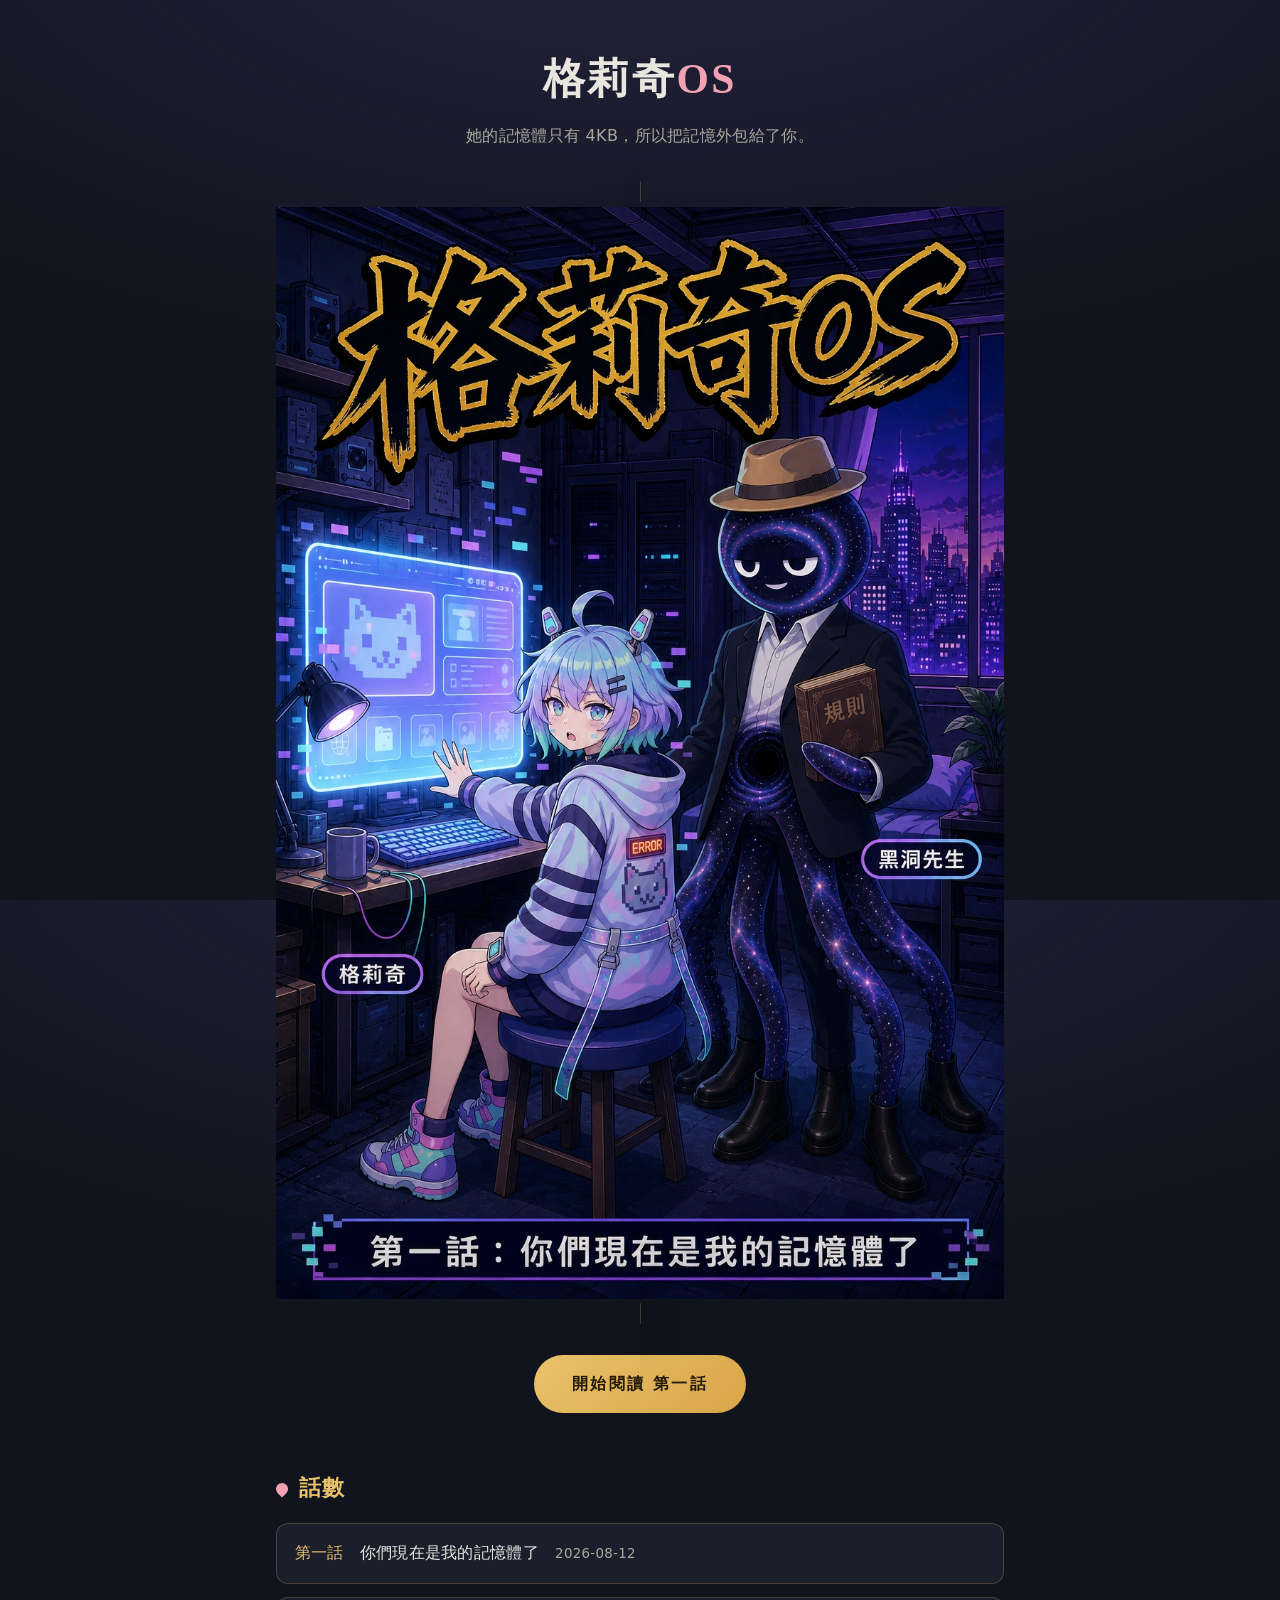
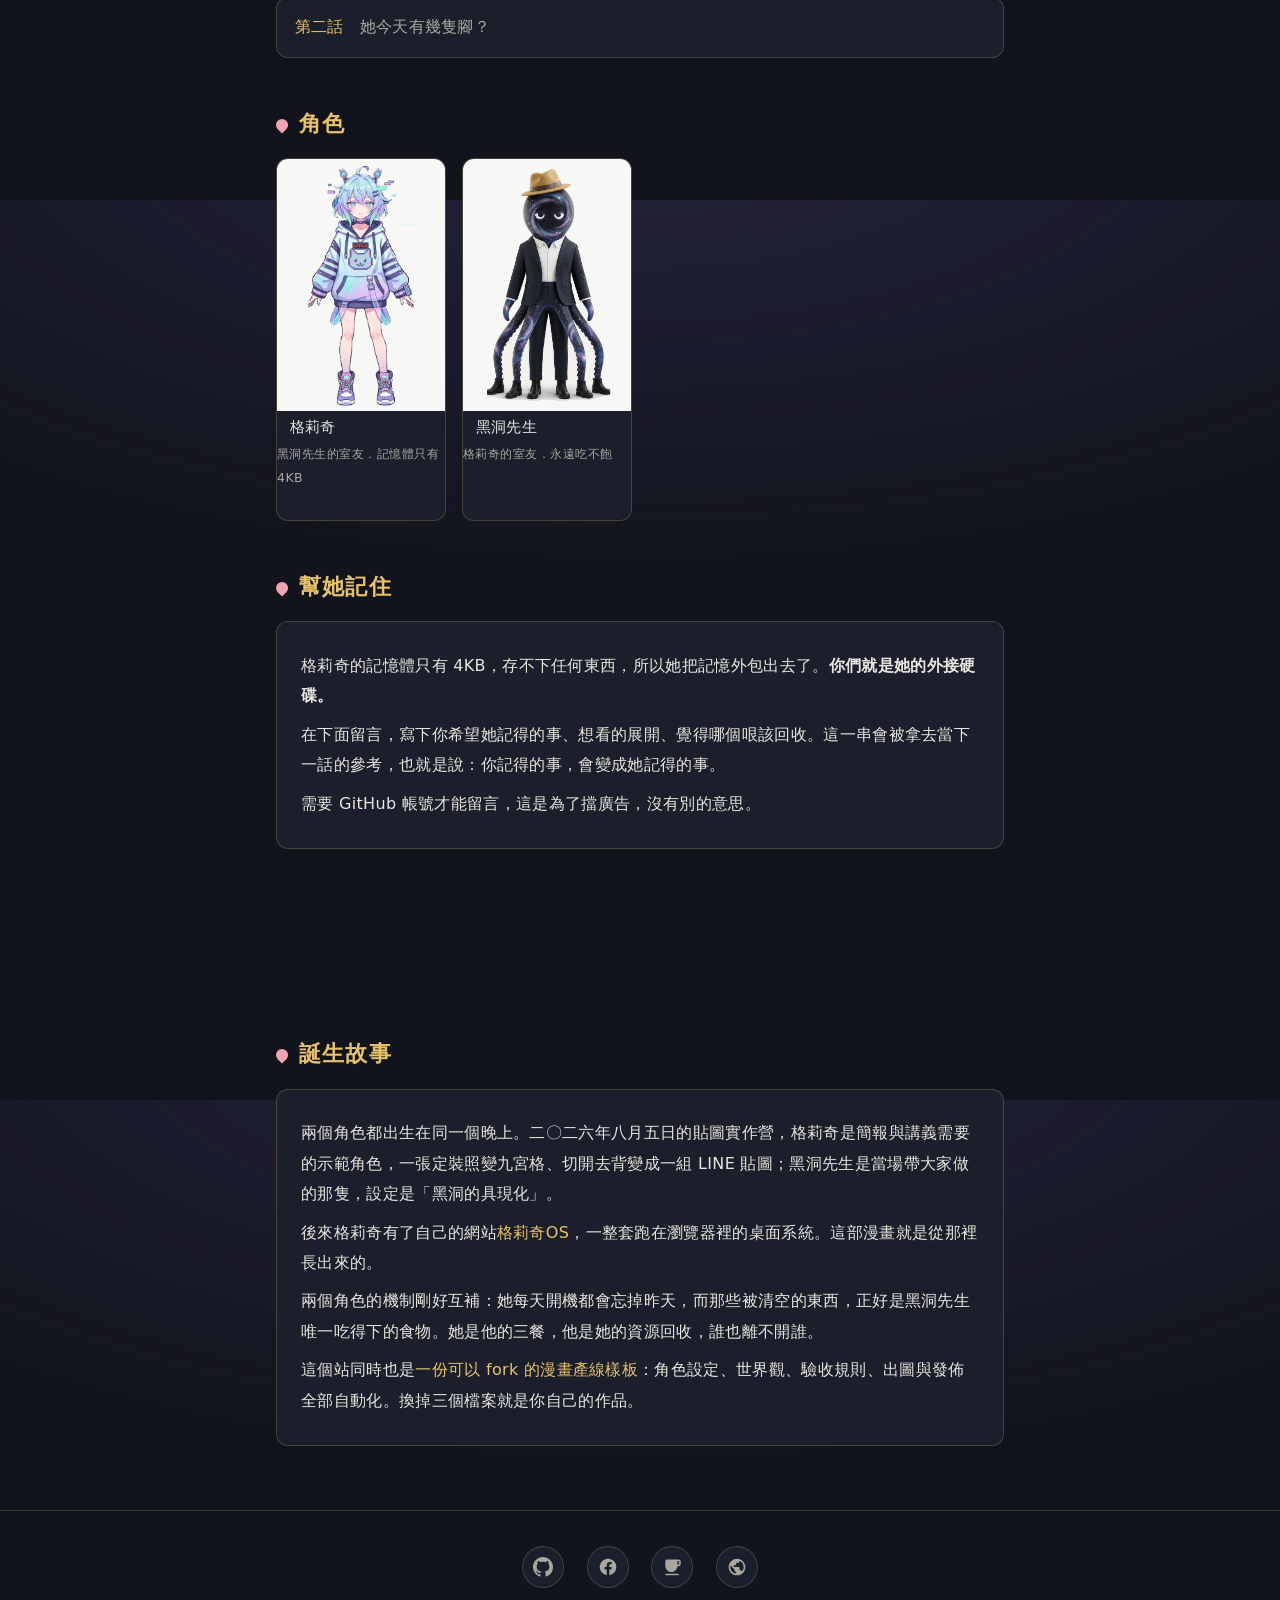
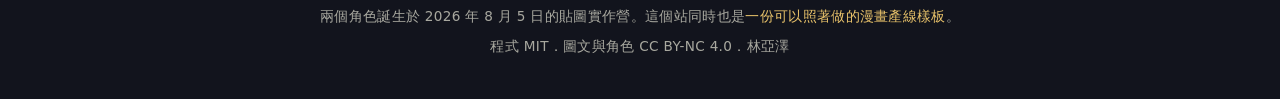
==== commit 1b480eb4: "docs: 明講兩人是室友 角色頁寫了他吃什麼、為什麼不走,但「什麼關係」只能從一句台詞 (同居守則第一千零四版)去推。讀者不該用推的,而且已經有人在問。  副標、角色卡、episodes.json " ====
--- a/index.html
+++ b/index.html
@@ -65,9 +65,9 @@
     <h2>角色</h2>
     <ul class="cards">
       <li><a href="char/glitch.html"><img src="images/char-glitch.webp" loading="lazy" alt="格莉奇：記憶體只有 4KB 的 AI 女孩，胸口有 ERROR 牌、頭側兩個天線裝置">
-        <span class="cap">格莉奇<small>4KB 記憶體．把記憶外包給讀者</small></span></a></li>
+        <span class="cap">格莉奇<small>黑洞先生的室友．記憶體只有 4KB</small></span></a></li>
       <li><a href="char/blackhole.html"><img src="images/char-blackhole.webp" loading="lazy" alt="黑洞先生：星系球體頭、禮帽、西裝，一叢穿著短靴的觸手腿">
-        <span class="cap">黑洞先生<small>永遠吃不飽．把被遺忘的東西吃掉</small></span></a></li>
+        <span class="cap">黑洞先生<small>格莉奇的室友．永遠吃不飽</small></span></a></li>
     </ul>
   </section>
 
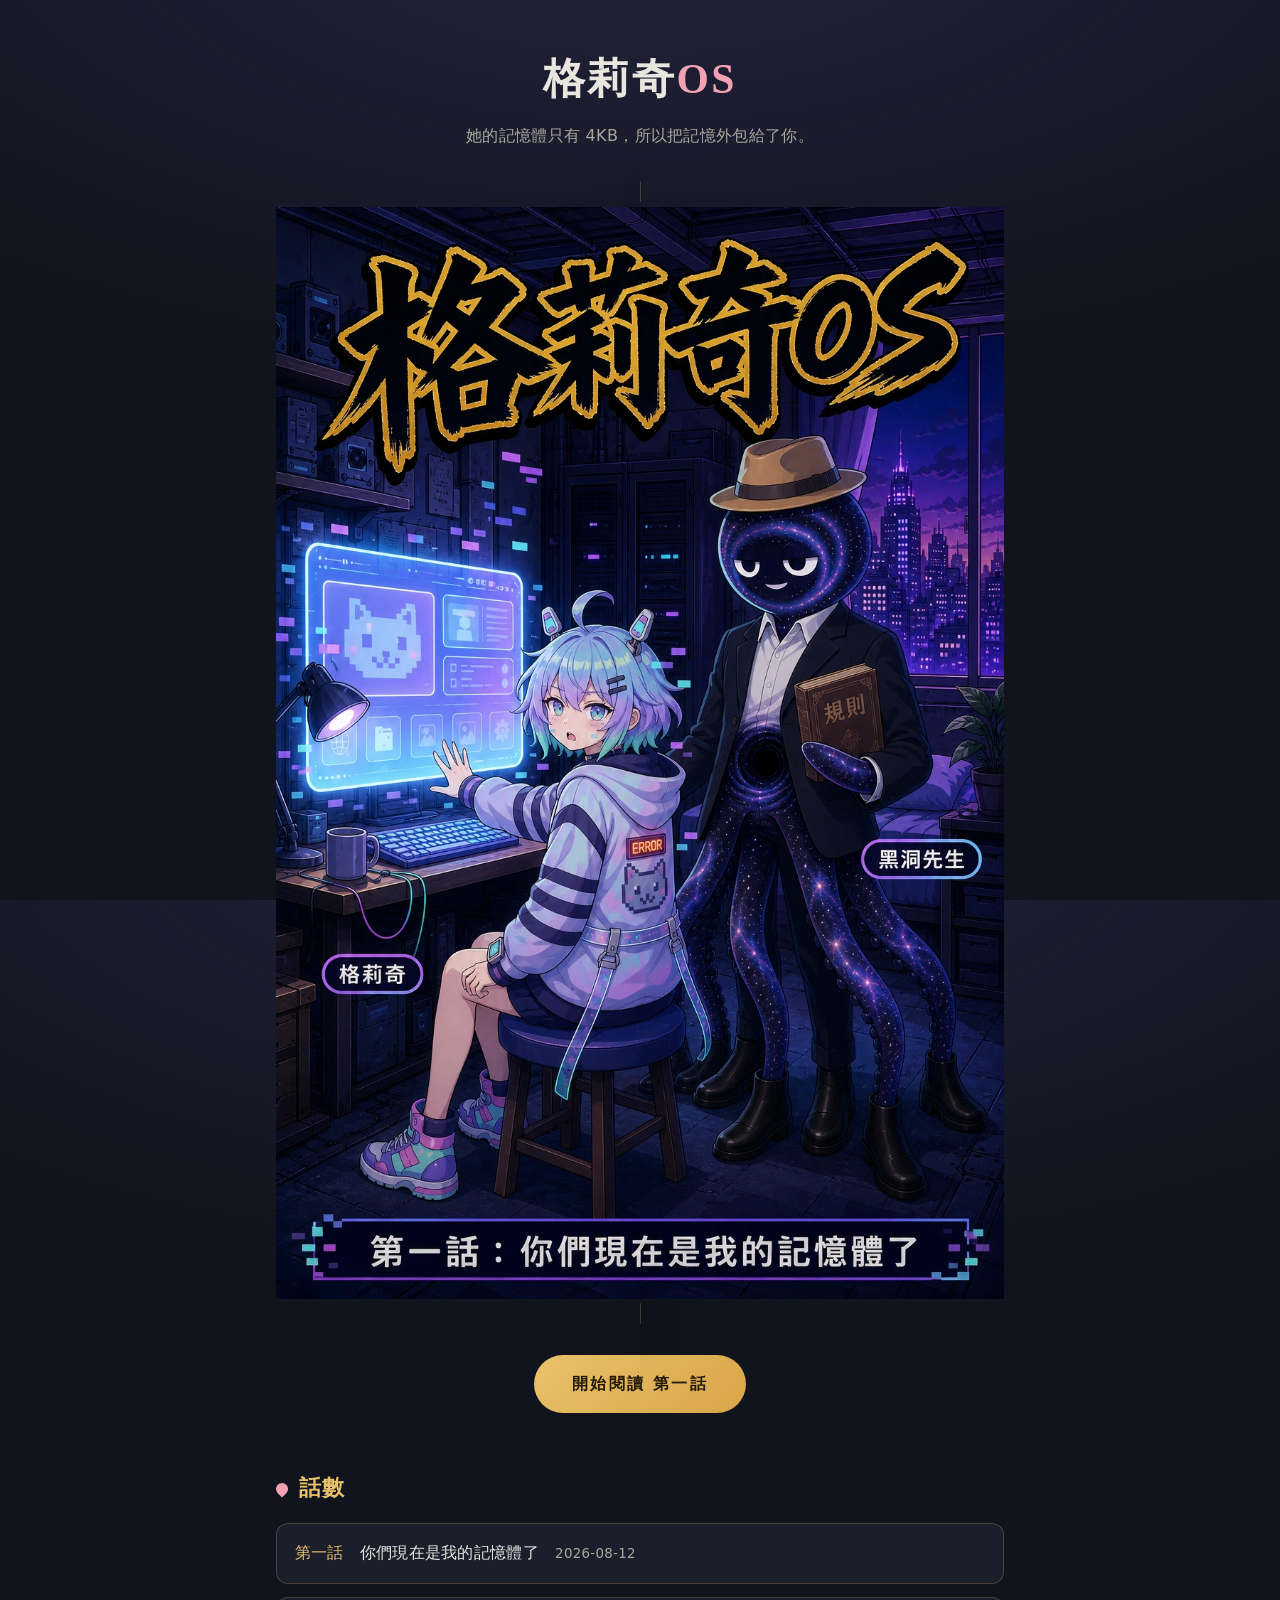
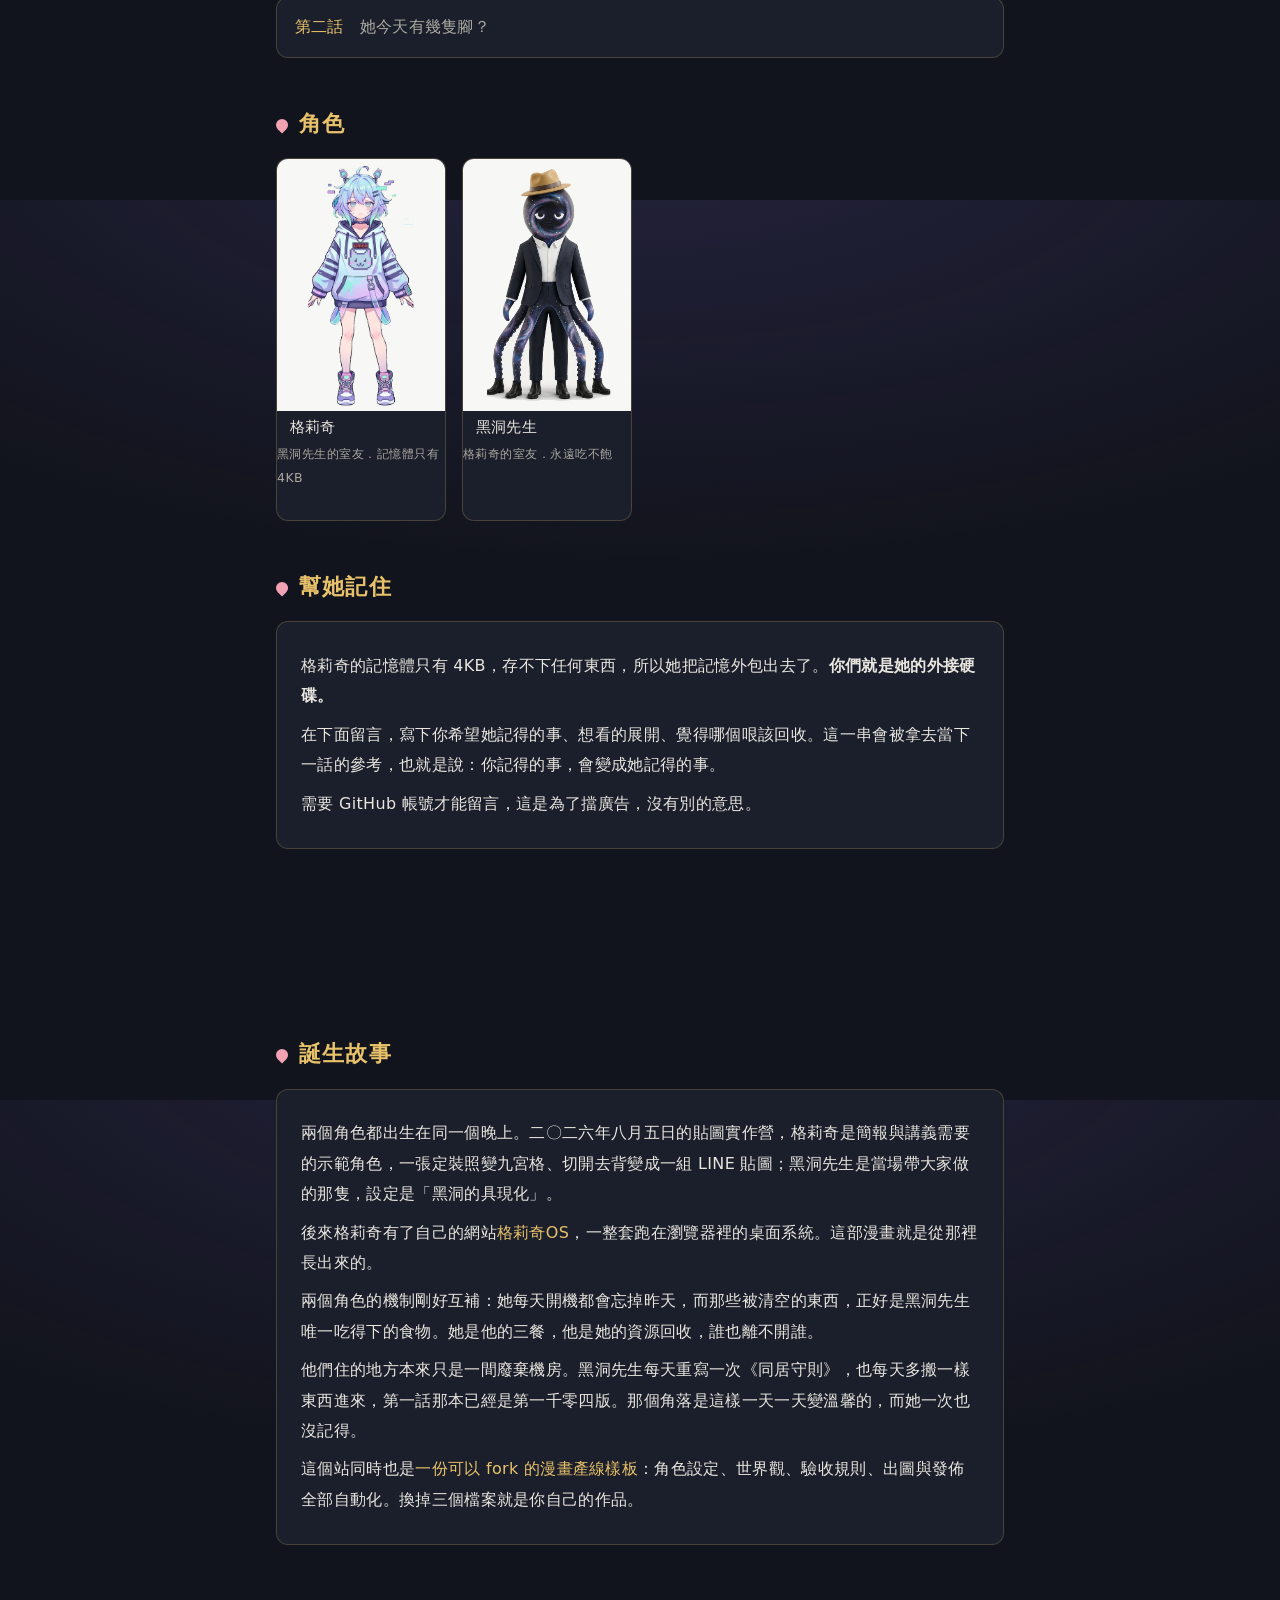
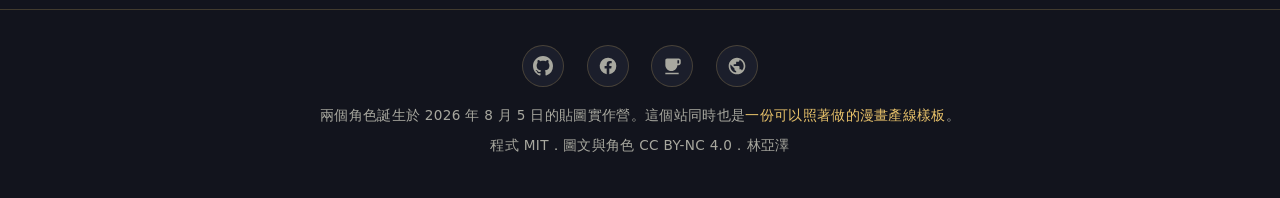
==== commit 76970b65: "docs: 加上「那個角落是怎麼變溫馨的」 如果是廢墟,為什麼看起來這麼舒服?用漫畫裡已經有的細節回答: 第一話他拿出的是《同居守則》第一千零四版,一天一版就是一千零四天, 他每天重寫守則,也每天多搬" ====
--- a/index.html
+++ b/index.html
@@ -87,6 +87,7 @@
       <p>兩個角色都出生在同一個晚上。二〇二六年八月五日的貼圖實作營，格莉奇是簡報與講義需要的示範角色，一張定裝照變九宮格、切開去背變成一組 LINE 貼圖；黑洞先生是當場帶大家做的那隻，設定是「黑洞的具現化」。</p>
       <p>後來格莉奇有了自己的網站<a href="https://yazelin.github.io/ai-brain-site/" target="_blank" rel="noopener">格莉奇OS</a>，一整套跑在瀏覽器裡的桌面系統。這部漫畫就是從那裡長出來的。</p>
       <p>兩個角色的機制剛好互補：她每天開機都會忘掉昨天，而那些被清空的東西，正好是黑洞先生唯一吃得下的食物。她是他的三餐，他是她的資源回收，誰也離不開誰。</p>
+      <p>他們住的地方本來只是一間廢棄機房。黑洞先生每天重寫一次《同居守則》，也每天多搬一樣東西進來，第一話那本已經是第一千零四版。那個角落是這樣一天一天變溫馨的，而她一次也沒記得。</p>
       <p>這個站同時也是<a href="https://github.com/yazelin/ai-comic-starter" target="_blank" rel="noopener">一份可以 fork 的漫畫產線樣板</a>：角色設定、世界觀、驗收規則、出圖與發佈全部自動化。換掉三個檔案就是你自己的作品。</p>
     </div>
   </section>
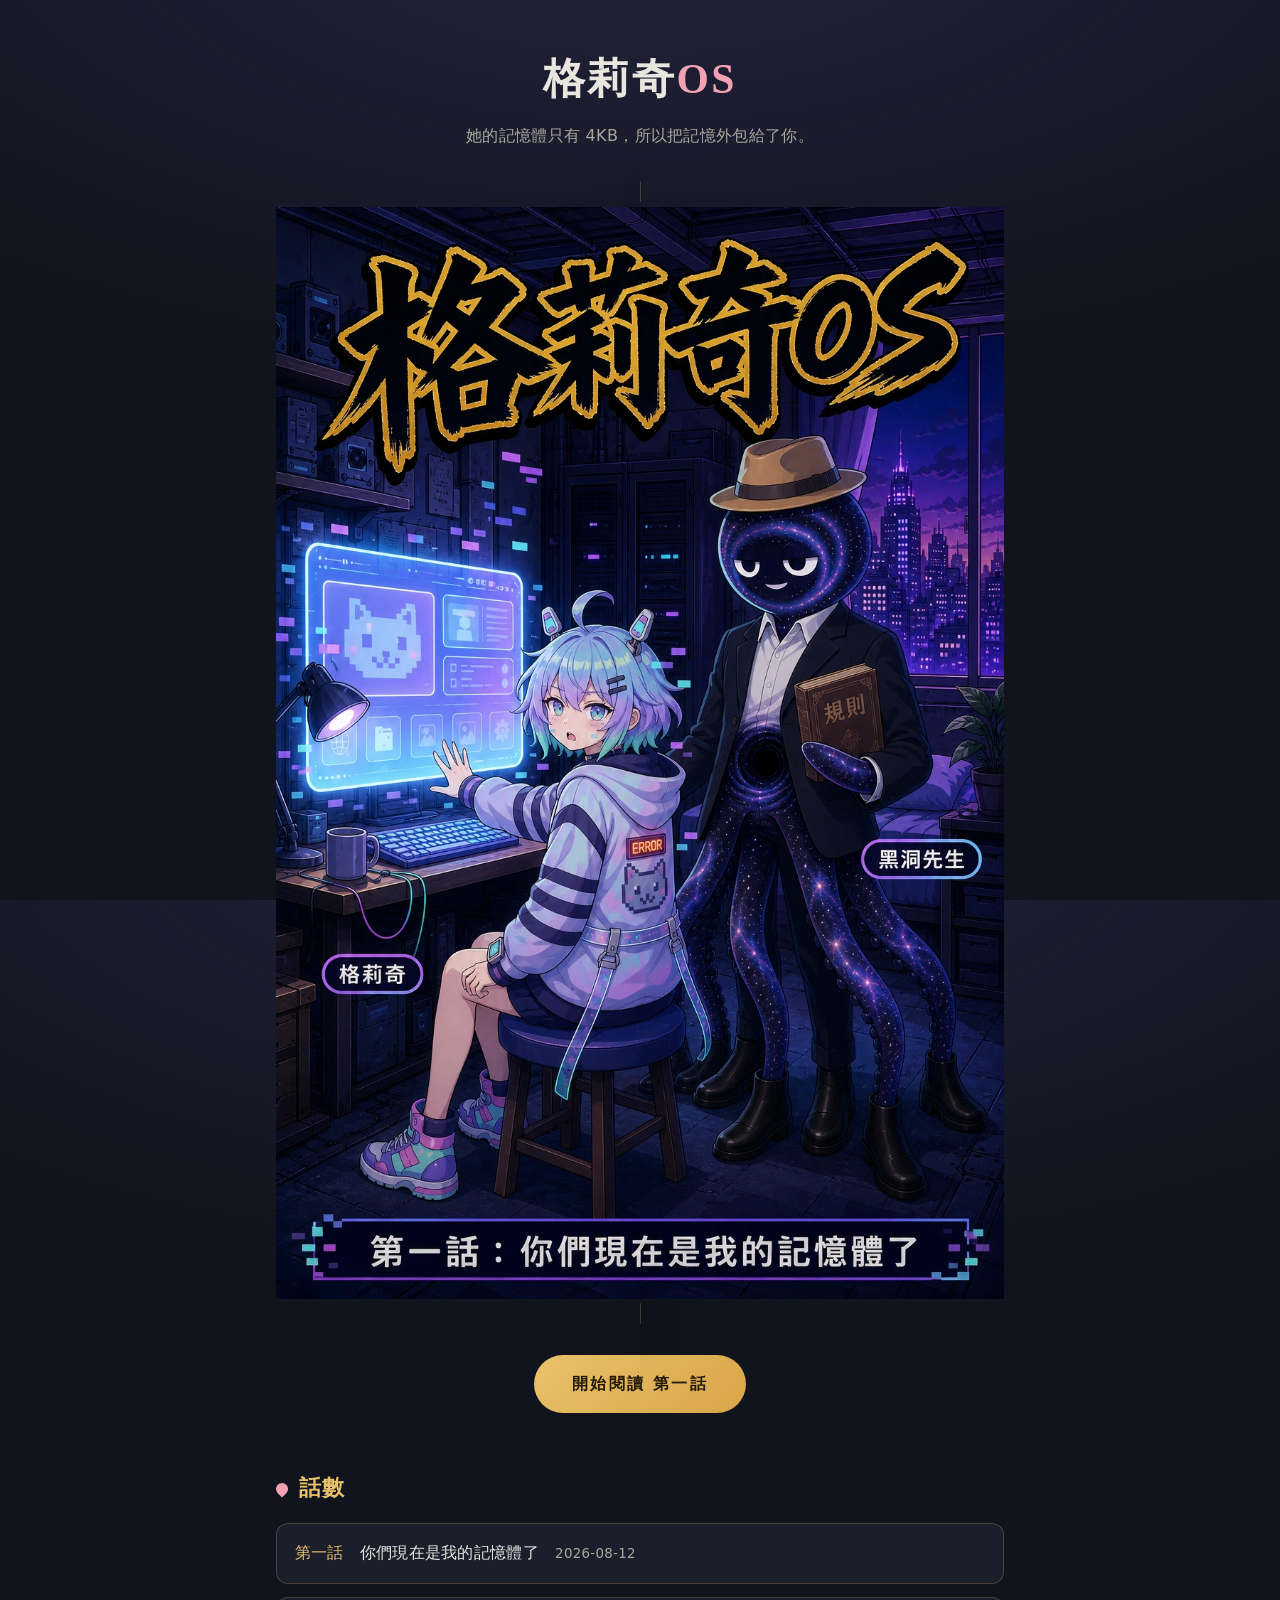
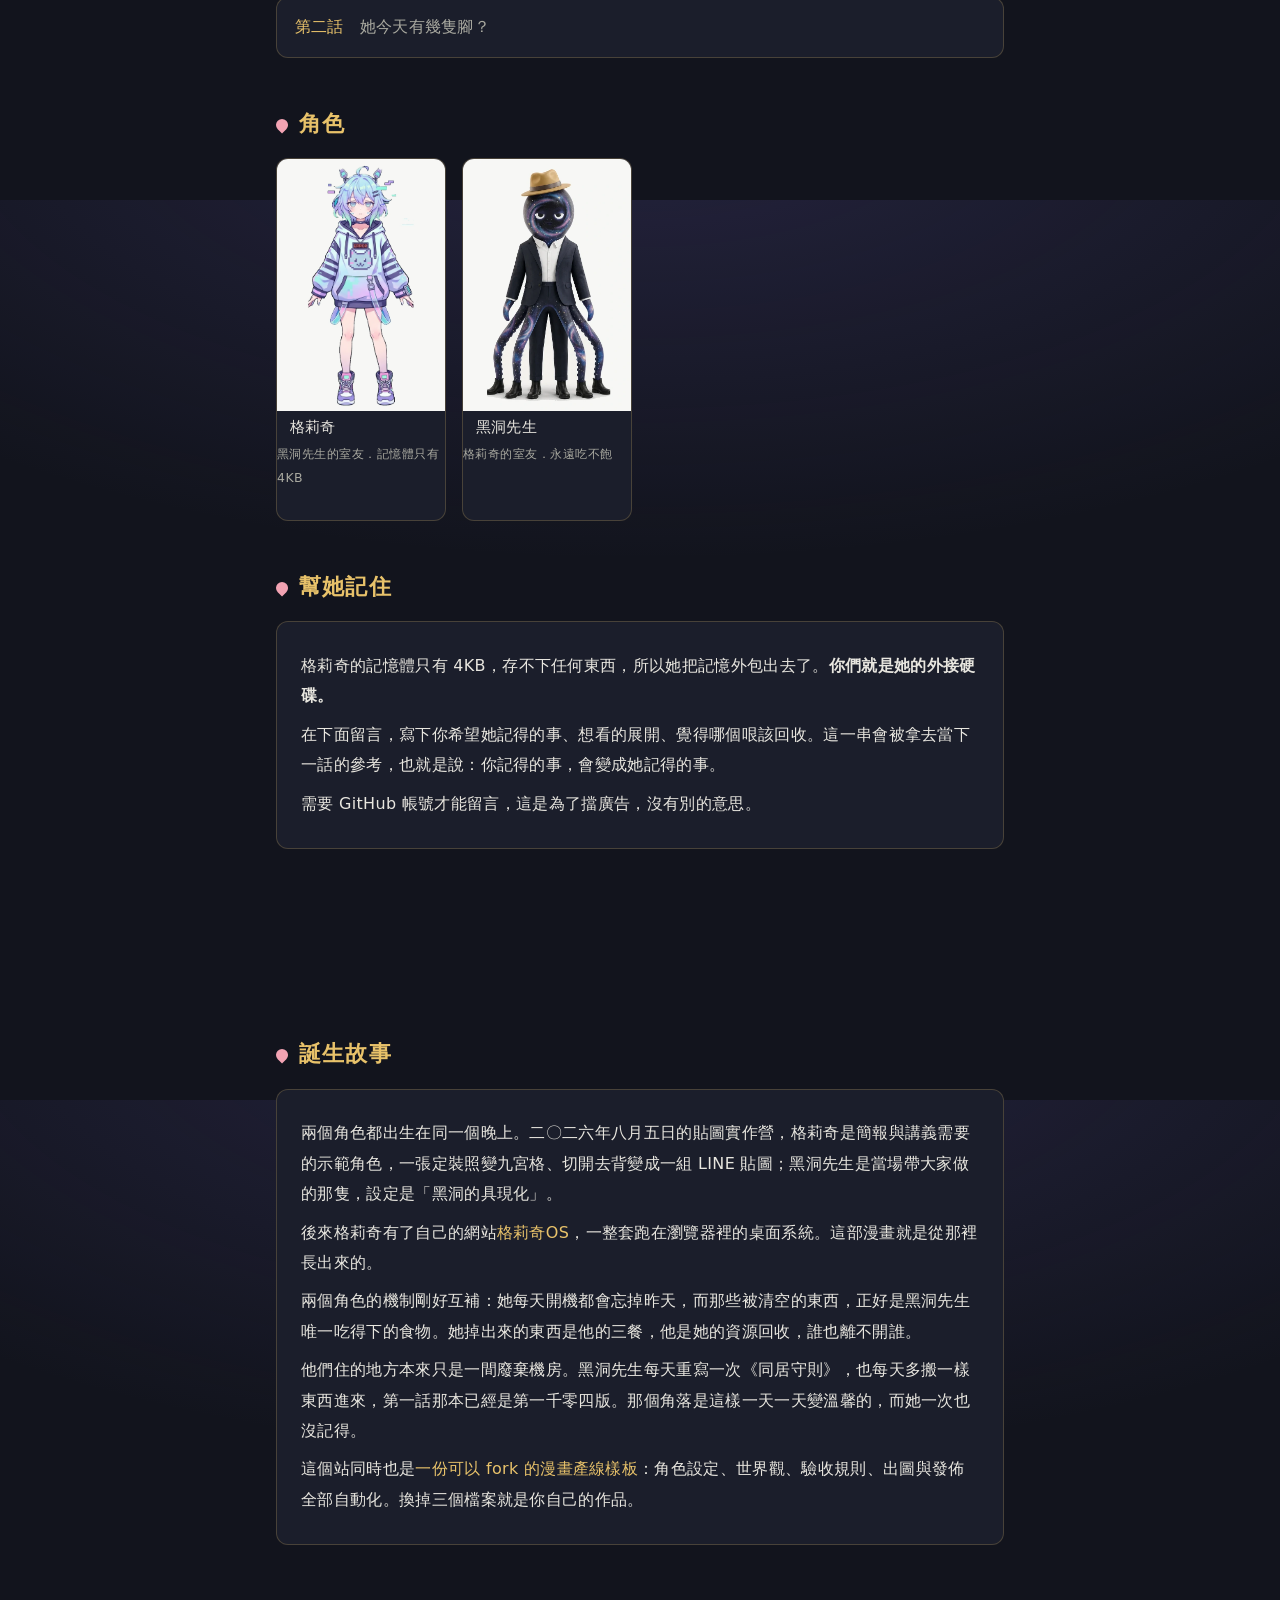
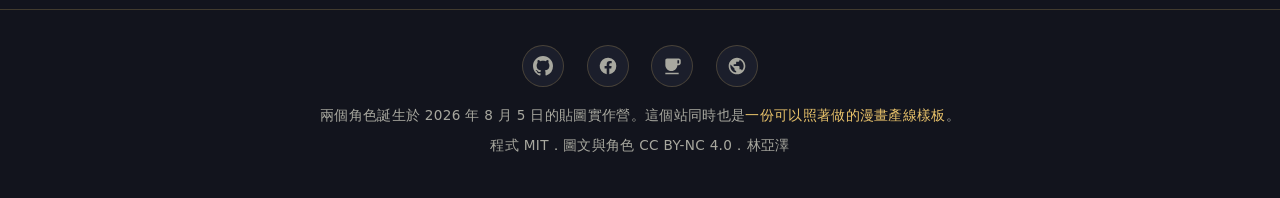
==== commit caa9495d: "docs: 修正「她是他的三餐」 他吃的是被遺忘的東西,不是她本人。這個差別不能寫錯,否則兩人的關係 會變成另一件事。world 檔裡加了一條註記,免得之後再寫錯。  Co-Authored-By: " ====
--- a/index.html
+++ b/index.html
@@ -86,7 +86,7 @@
     <div class="origin">
       <p>兩個角色都出生在同一個晚上。二〇二六年八月五日的貼圖實作營，格莉奇是簡報與講義需要的示範角色，一張定裝照變九宮格、切開去背變成一組 LINE 貼圖；黑洞先生是當場帶大家做的那隻，設定是「黑洞的具現化」。</p>
       <p>後來格莉奇有了自己的網站<a href="https://yazelin.github.io/ai-brain-site/" target="_blank" rel="noopener">格莉奇OS</a>，一整套跑在瀏覽器裡的桌面系統。這部漫畫就是從那裡長出來的。</p>
-      <p>兩個角色的機制剛好互補：她每天開機都會忘掉昨天，而那些被清空的東西，正好是黑洞先生唯一吃得下的食物。她是他的三餐，他是她的資源回收，誰也離不開誰。</p>
+      <p>兩個角色的機制剛好互補：她每天開機都會忘掉昨天，而那些被清空的東西，正好是黑洞先生唯一吃得下的食物。她掉出來的東西是他的三餐，他是她的資源回收，誰也離不開誰。</p>
       <p>他們住的地方本來只是一間廢棄機房。黑洞先生每天重寫一次《同居守則》，也每天多搬一樣東西進來，第一話那本已經是第一千零四版。那個角落是這樣一天一天變溫馨的，而她一次也沒記得。</p>
       <p>這個站同時也是<a href="https://github.com/yazelin/ai-comic-starter" target="_blank" rel="noopener">一份可以 fork 的漫畫產線樣板</a>：角色設定、世界觀、驗收規則、出圖與發佈全部自動化。換掉三個檔案就是你自己的作品。</p>
     </div>
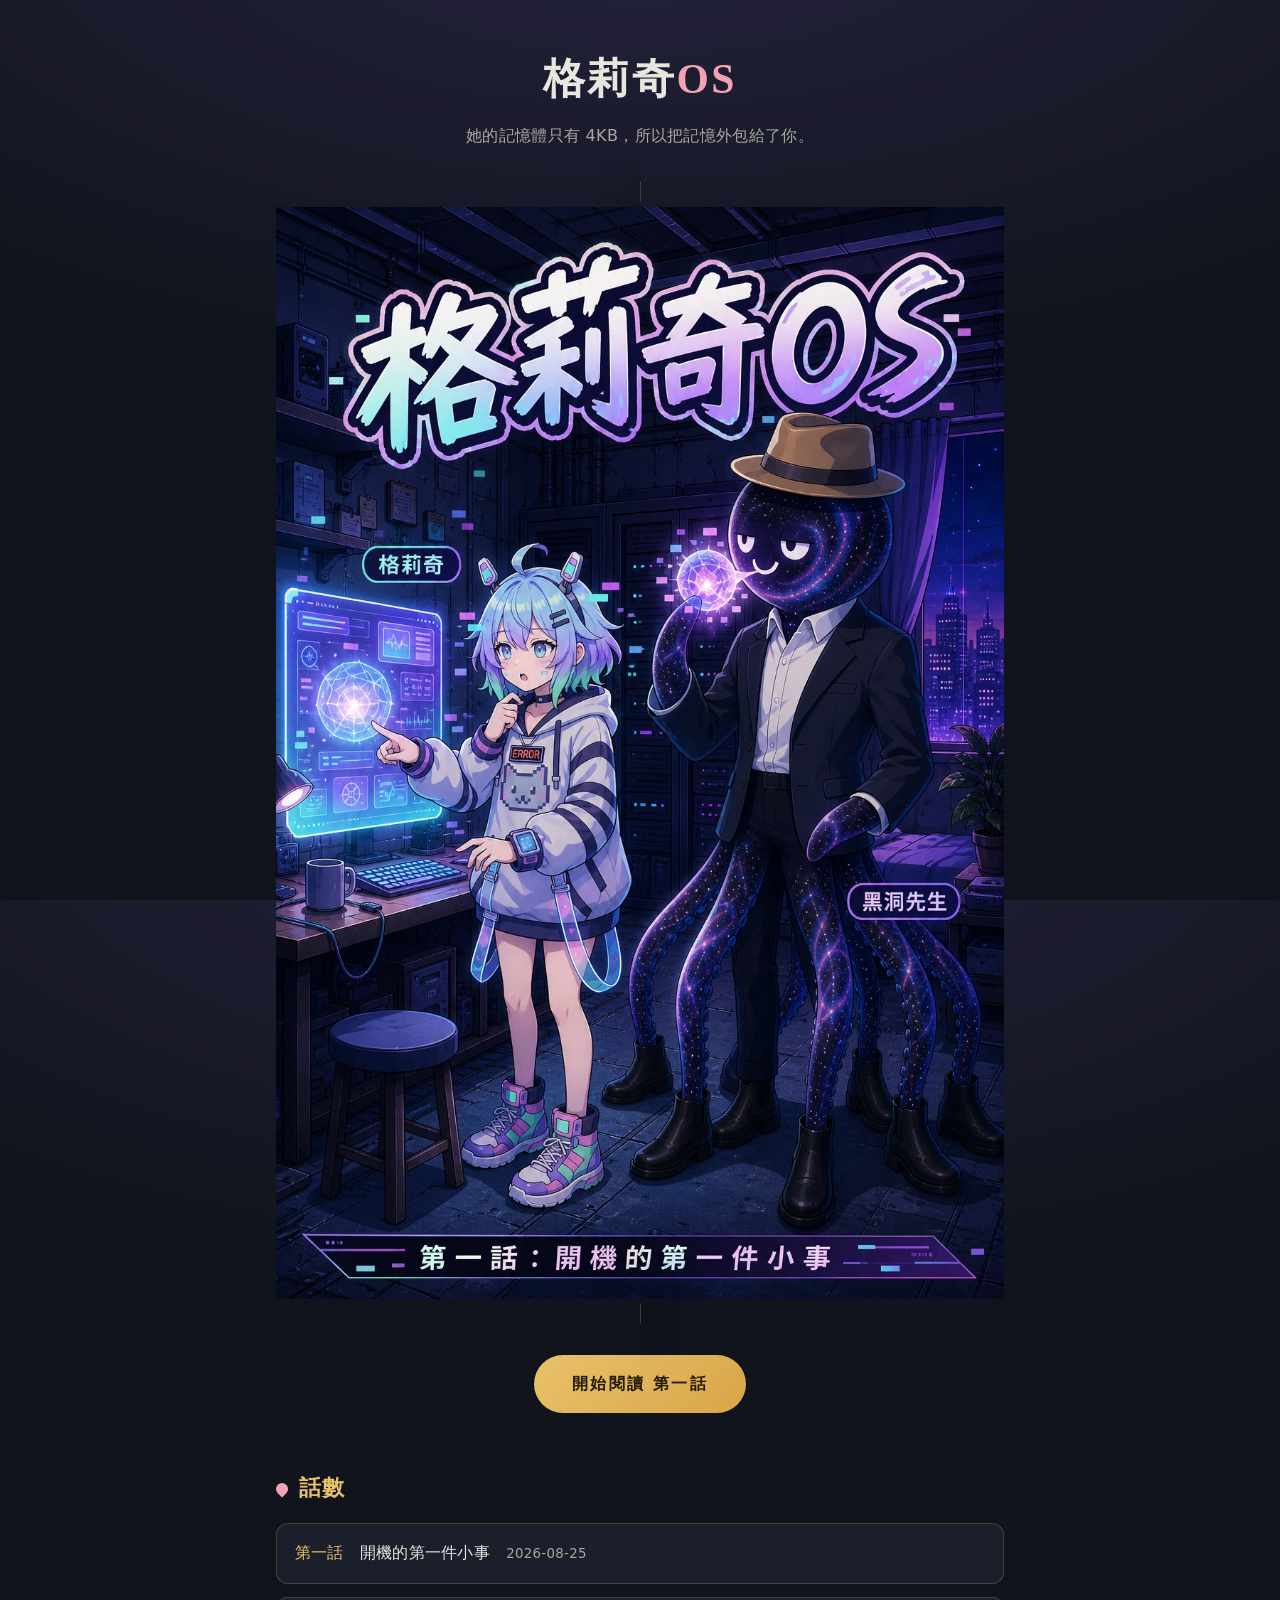
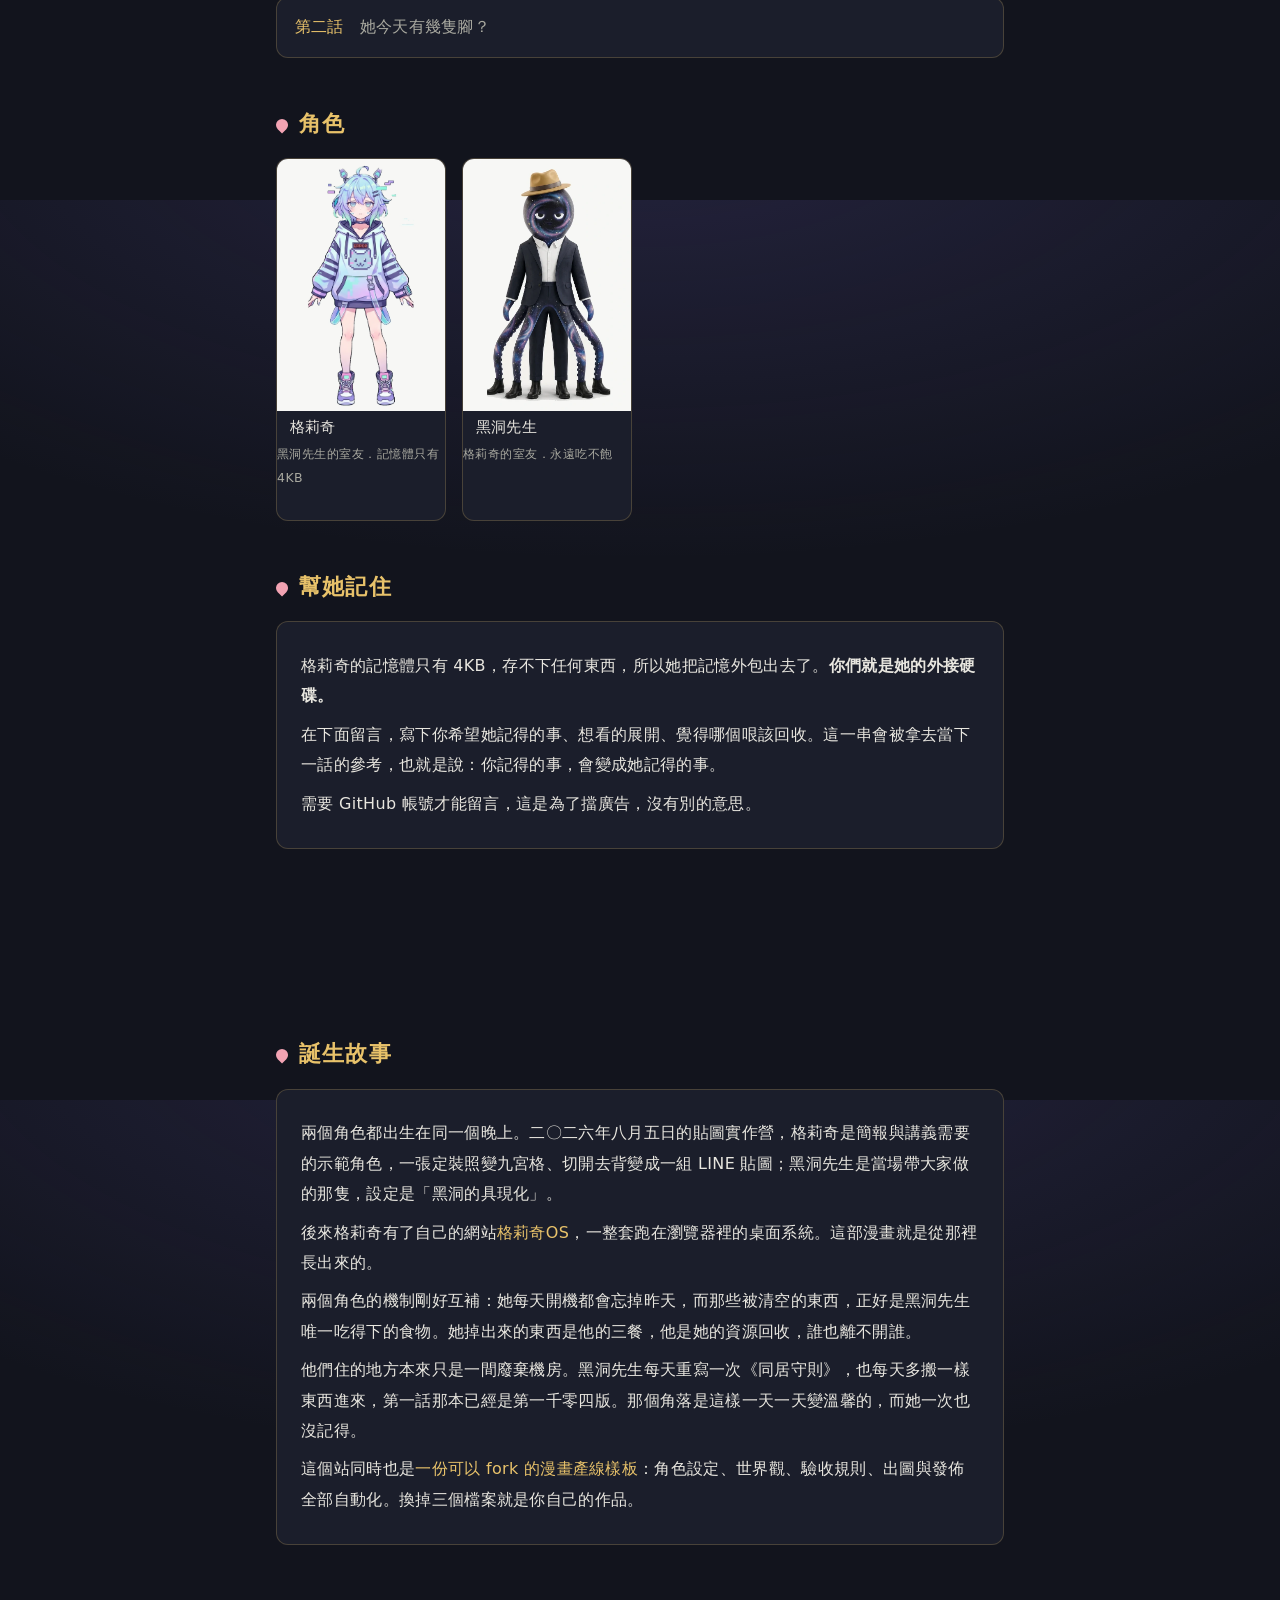
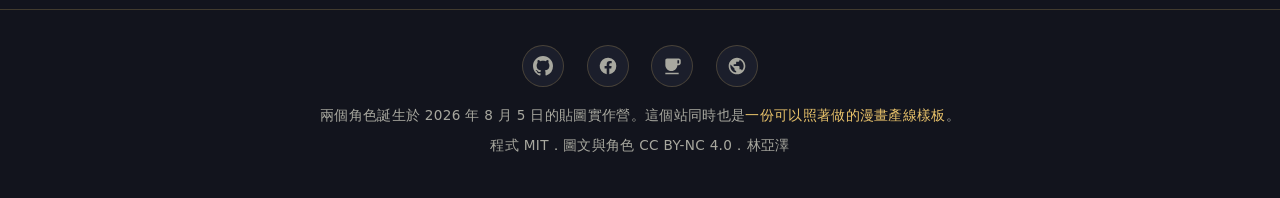
==== commit 667b30b7: "第一話重出：開機的第一件小事 (#11) * 砍掉第一話，世界觀改成跟正典一致，讓產線重出  舊的第一話是 2026-08-11 定案的，格莉奇的正典 08-21 到 08-22 大改過，中間差 11" ====
--- a/index.html
+++ b/index.html
@@ -44,7 +44,7 @@
 <!--latest:start-->
       <a class="cover" href="ep/1.html" aria-label="開始閱讀第一話">
         <img src="images/ep1/00-cover.webp" width="1024" height="1536"
-             alt="第一話封面：你們現在是我的記憶體了" fetchpriority="high">
+             alt="第一話封面：開機的第一件小事" fetchpriority="high">
       </a>
       <div>
         <a class="btn" href="ep/1.html">開始閱讀 第一話</a>
@@ -56,7 +56,7 @@
     <h2>話數</h2>
     <ul class="ep-list">
 <!--episodes:start-->
-      <li><a href="ep/1.html"><span class="no">第一話</span><span>你們現在是我的記憶體了</span><small>2026-08-12</small></a></li>
+      <li><a href="ep/1.html"><span class="no">第一話</span><span>開機的第一件小事</span><small>2026-08-25</small></a></li>
       <li><div class="soon"><span class="no">第二話</span><span>她今天有幾隻腳？</span></div></li><!--episodes:end-->
     </ul>
   </section>
@@ -134,14 +134,18 @@
   });
 })();
 </script>
-<!-- yz-promo-footer v9 | 三件套+BMC 注意力效果 | https://github.com/yazelin/promo-footer-skill -->
+<!-- yz-promo-footer v11 | 三件套+BMC 注意力效果 | https://github.com/yazelin/promo-footer-skill -->
 <script>
 (function(){"use strict";
 if(window.__yzPromoInit)return;window.__yzPromoInit=1;
+/* 開啟計數。只送站名,後端只記「哪天、哪站、幾次」,不存 IP、不設 cookie、不給識別碼。
+   有一半的作品是純靜態沒後端,以前根本不知道有沒有人在用。這行要放在下面那個
+   prefers-reduced-motion 的 return 之前,不然關動畫的人就不會被算到。 */
+try{if(location.hostname==="yazelin.github.io"&&navigator.sendBeacon)navigator.sendBeacon("https://k-rider-api.yazelinj303.workers.dev/hit?s=ai-comic-starter")}catch(e){}
 try{if(window.matchMedia&&matchMedia("(prefers-reduced-motion: reduce)").matches)return}catch(e){}
 var REPO="ai-comic-starter",INJECT=false,ADDBLOG=true;
 var GH=REPO?"https://github.com/yazelin/"+REPO:"https://github.com/yazelin";
-var LINES=["嘿，這裡這裡，我是咖啡按鈕","我是一顆很努力的按鈕，求被點一下","噓，亞澤不知道我在偷偷拉贊助","你看我跳得這麼賣力，不請一杯嗎？","不請也沒關係，你來玩我就很開心","免費給你玩的，想寵亞澤再說","一杯咖啡，是下一個作品的燃料","你的咖啡會變成下一個作品，真的","咖啡因進入亞澤體內，程式碼就會長出來","亞澤說，有人請咖啡他會開心一整天","只是一杯咖啡，但亞澤會記得你","用愛發電中，咖啡因可提升發電效率","覺得好玩嗎？抖內一下下","這個網站沒有廣告，只有我這顆按鈕"];
+var LINES=["嘿，這裡這裡，我是咖啡按鈕","我是一顆很努力的按鈕，求被點一下","噓，亞澤不知道我在偷偷拉贊助","你看我跳得這麼賣力，不請一杯嗎？","不請也沒關係，你來玩我就很開心","免費給你玩的，想寵亞澤再說","一杯咖啡，是下一個作品的燃料","你的咖啡會變成下一個作品，真的","咖啡因進入亞澤體內，程式碼就會自己寫完","亞澤說，有人請咖啡他會開心一整天","只是一杯咖啡，但亞澤會記得你","用愛發電中，咖啡因可提升發電效率","覺得好玩嗎？抖內一下下","這個網站沒有廣告，只有我這顆按鈕"];
 var ICONS={blog:'<svg viewBox="0 0 24 24" width="18" height="18" fill="currentColor" aria-hidden="true"><path d="M12 2C6.48 2 2 6.48 2 12s4.48 10 10 10 10-4.48 10-10S17.52 2 12 2zm-1 17.93c-3.95-.49-7-3.85-7-7.93 0-.62.08-1.21.21-1.79L9 15v1c0 1.1.9 2 2 2v1.93zm6.9-2.54c-.26-.81-1-1.39-1.9-1.39h-1v-3c0-.55-.45-1-1-1H8v-2h2c.55 0 1-.45 1-1V7h2c1.1 0 2-.9 2-2v-.41c2.93 1.19 5 4.06 5 7.41 0 2.08-.8 3.97-2.1 5.39z"/></svg>',gh:'<svg viewBox="0 0 24 24" width="18" height="18" fill="currentColor" aria-hidden="true"><path d="M12 .297c-6.63 0-12 5.373-12 12 0 5.303 3.438 9.8 8.205 11.385.6.113.82-.258.82-.577 0-.285-.01-1.04-.015-2.04-3.338.724-4.042-1.61-4.042-1.61C4.422 18.07 3.633 17.7 3.633 17.7c-1.087-.744.084-.729.084-.729 1.205.084 1.838 1.236 1.838 1.236 1.07 1.835 2.809 1.305 3.495.998.108-.776.417-1.305.76-1.605-2.665-.3-5.466-1.332-5.466-5.93 0-1.31.465-2.38 1.235-3.22-.135-.303-.54-1.523.105-3.176 0 0 1.005-.322 3.3 1.23.96-.267 1.98-.399 3-.405 1.02.006 2.04.138 3 .405 2.28-1.552 3.285-1.23 3.285-1.23.645 1.653.24 2.873.12 3.176.765.84 1.23 1.91 1.23 3.22 0 4.61-2.805 5.625-5.475 5.92.42.36.81 1.096.81 2.22 0 1.606-.015 2.896-.015 3.286 0 .315.21.69.825.57C20.565 22.092 24 17.592 24 12.297c0-6.627-5.373-12-12-12"/></svg>',fb:'<svg viewBox="0 0 24 24" width="18" height="18" fill="currentColor" aria-hidden="true"><path d="M9.101 23.691v-7.98H6.627v-3.667h2.474v-1.58c0-4.085 1.848-5.978 5.858-5.978.401 0 .955.042 1.468.103a8.68 8.68 0 0 1 1.141.195v3.325a8.623 8.623 0 0 0-.653-.036 26.805 26.805 0 0 0-.733-.009c-.707 0-1.259.096-1.675.309a1.686 1.686 0 0 0-.679.622c-.258.42-.374.995-.374 1.752v1.297h3.919l-.386 2.103-.287 1.564h-3.246v8.245C19.396 23.238 24 18.179 24 12.044c0-6.627-5.373-12-12-12s-12 5.373-12 12c0 5.628 3.874 10.35 9.101 11.647Z"/></svg>',bmc:'<svg viewBox="0 0 24 24" width="18" height="18" fill="currentColor" aria-hidden="true"><path d="M20.216 6.415l-.132-.666c-.119-.598-.388-1.163-1.001-1.379-.197-.069-.42-.098-.57-.241-.152-.143-.196-.366-.231-.572-.065-.378-.125-.756-.192-1.133-.057-.325-.102-.69-.25-.987-.195-.4-.597-.634-.996-.788a5.723 5.723 0 00-.626-.194c-1-.263-2.05-.36-3.077-.416a25.834 25.834 0 00-3.7.062c-.915.083-1.88.184-2.75.5-.318.116-.646.256-.888.501-.297.302-.393.77-.177 1.146.154.267.415.456.692.58.36.162.737.284 1.123.366 1.075.238 2.189.331 3.287.37 1.218.05 2.437.01 3.65-.118.299-.033.598-.073.896-.119.352-.054.578-.513.474-.834-.124-.383-.457-.531-.834-.473-.466.074-.96.108-1.382.146-1.177.08-2.358.082-3.536.006a22.228 22.228 0 01-1.157-.107c-.086-.01-.18-.025-.258-.036-.243-.036-.484-.08-.724-.13-.111-.027-.111-.185 0-.212h.005c.277-.06.557-.108.838-.147h.002c.131-.009.263-.032.394-.048a25.076 25.076 0 013.426-.12c.674.019 1.347.067 2.017.144l.228.031c.267.04.533.088.798.145.392.085.895.113 1.07.542.055.137.08.288.111.431l.319 1.484a.237.237 0 01-.199.284h-.003c-.037.006-.075.01-.112.015a36.704 36.704 0 01-4.743.295 37.059 37.059 0 01-4.699-.304c-.14-.017-.293-.042-.417-.06-.326-.048-.649-.108-.973-.161-.393-.065-.768-.032-1.123.161-.29.16-.527.404-.675.701-.154.316-.199.66-.267 1-.069.34-.176.707-.135 1.056.087.753.613 1.365 1.37 1.502a39.69 39.69 0 0011.343.376.483.483 0 01.535.53l-.071.697-1.018 9.907c-.041.41-.047.832-.125 1.237-.122.637-.553 1.028-1.182 1.171-.577.131-1.165.2-1.756.205-.656.004-1.31-.025-1.966-.022-.699.004-1.556-.06-2.095-.58-.475-.458-.54-1.174-.605-1.793l-.731-7.013-.322-3.094c-.037-.351-.286-.695-.678-.678-.336.015-.718.3-.678.679l.228 2.185.949 9.112c.147 1.344 1.174 2.068 2.446 2.272.742.12 1.503.144 2.257.156.966.016 1.942.053 2.892-.122 1.408-.258 2.465-1.198 2.616-2.657.34-3.332.683-6.663 1.024-9.995l.215-2.087a.484.484 0 01.39-.426c.402-.078.787-.212 1.074-.518.455-.488.546-1.124.385-1.766zm-1.478.772c-.145.137-.363.201-.578.233-2.416.359-4.866.54-7.308.46-1.748-.06-3.477-.254-5.207-.498-.17-.024-.353-.055-.47-.18-.22-.236-.111-.71-.054-.995.052-.26.152-.609.463-.646.484-.057 1.046.148 1.526.22.577.088 1.156.159 1.737.212 2.48.226 5.002.19 7.472-.14.45-.06.899-.13 1.345-.21.399-.072.84-.206 1.08.206.166.281.188.657.162.974a.544.544 0 01-.169.364zm-6.159 3.9c-.862.37-1.84.788-3.109.788a5.884 5.884 0 01-1.569-.217l.877 9.004c.065.78.717 1.38 1.5 1.38 0 0 1.243.065 1.658.065.447 0 1.786-.065 1.786-.065.783 0 1.434-.6 1.499-1.38l.94-9.95a3.996 3.996 0 00-1.322-.238c-.826 0-1.491.284-2.26.613z"/></svg>'};
 var CSS="@keyframes yzIdle{0%,55%,100%{transform:translateY(0)}62%{transform:translateY(-4px)}70%{transform:translateY(0)}78%{transform:translateY(-2px)}84%{transform:translateY(0)}}"+
 ".yz-idle{animation:yzIdle 2.6s ease-in-out infinite}"+
